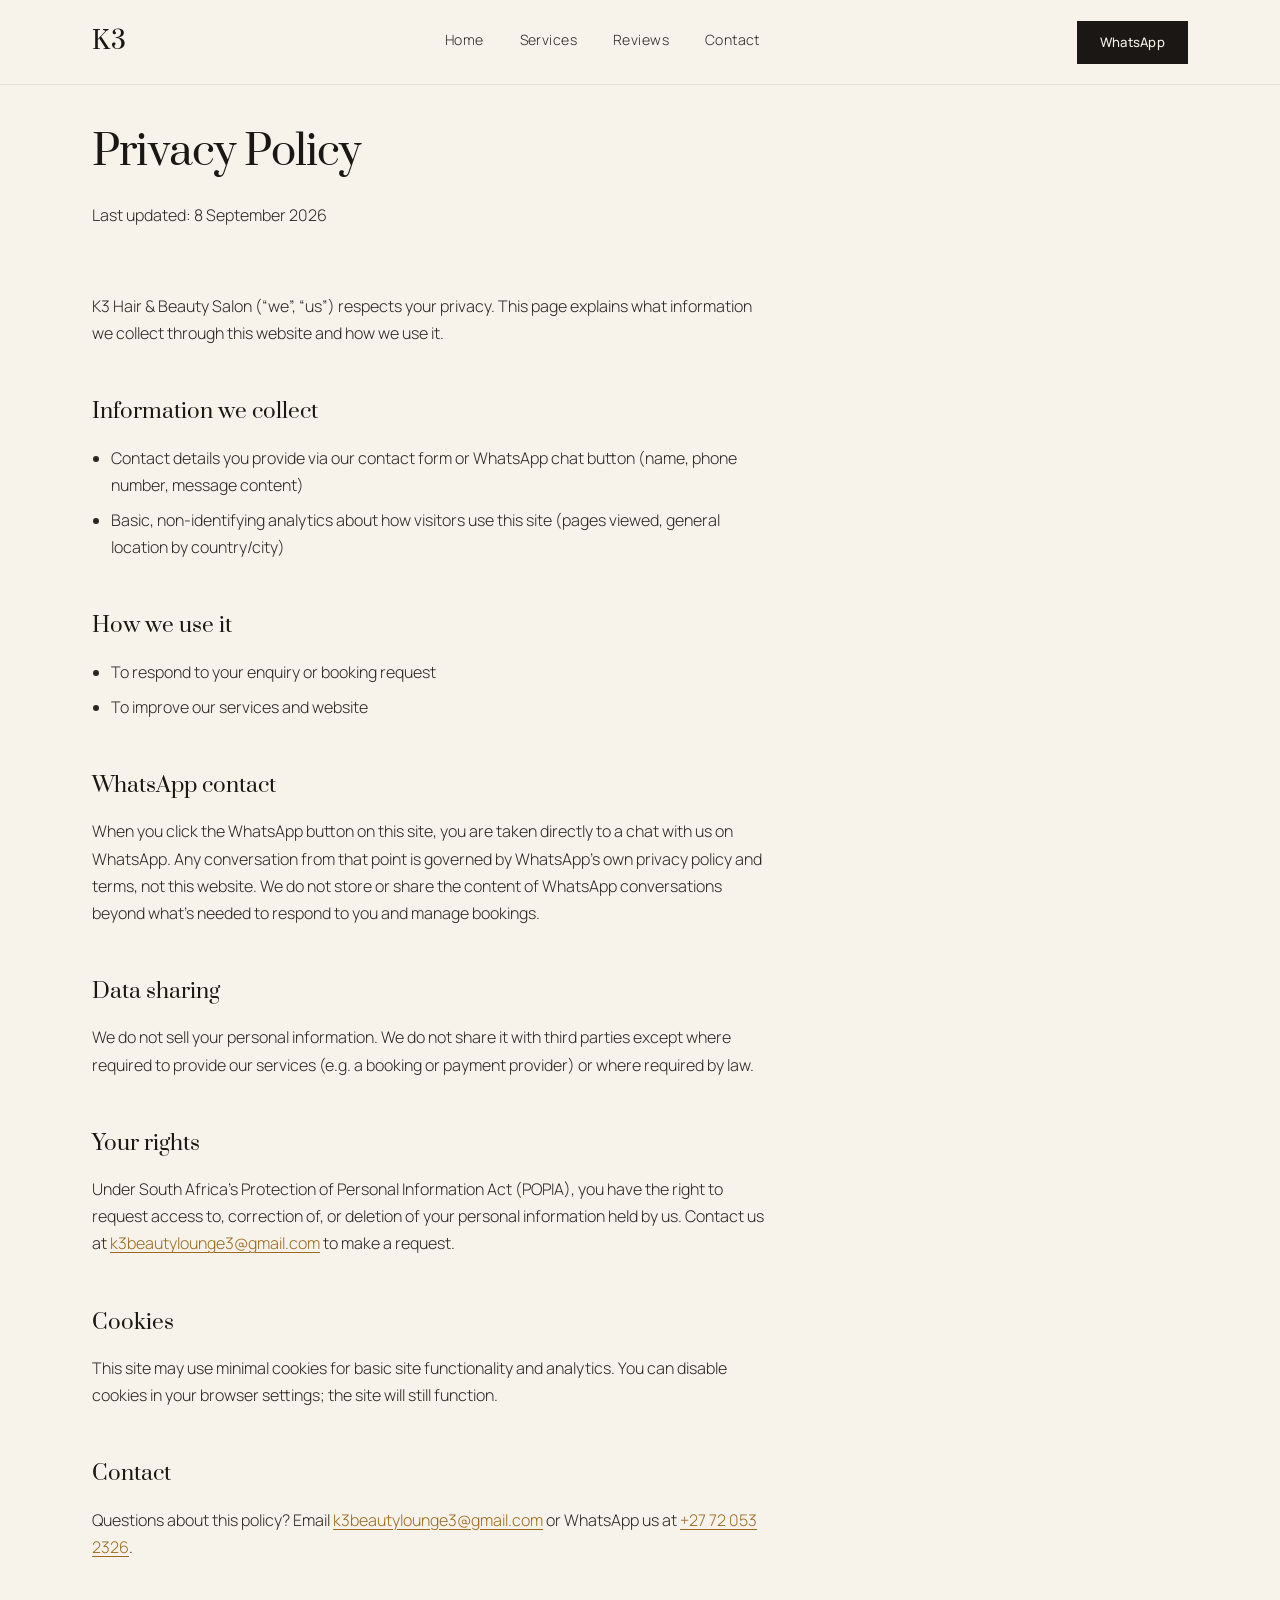
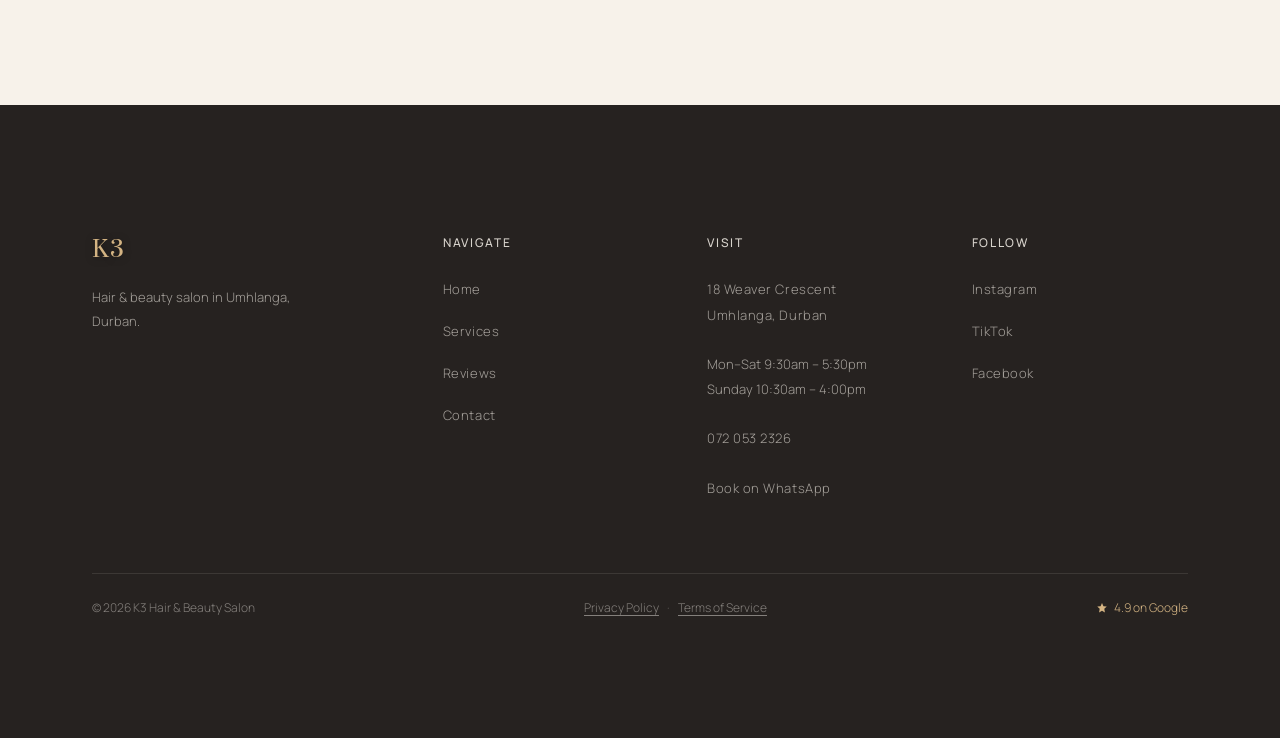
==== privacy-policy.html @ 7198effe "Initial commit Co-Authored-By: Claude Sonnet 5 <noreply@anthropic.com>" ====
<!DOCTYPE html>
<html lang="en">
<head>
<meta charset="UTF-8">
<meta name="viewport" content="width=device-width, initial-scale=1.0">
<title>Privacy Policy | K3 Hair &amp; Beauty Salon, Umhlanga</title>
<meta name="description" content="Privacy policy for K3 Hair &amp; Beauty Salon in Umhlanga, Durban &mdash; what information we collect and how we use it, including WhatsApp contact.">
<link rel="preconnect" href="https://fonts.googleapis.com">
<link rel="preconnect" href="https://fonts.gstatic.com" crossorigin>
<link href="https://fonts.googleapis.com/css2?family=Prata&family=Manrope:wght@300;400;500&display=swap" rel="stylesheet">
<link rel="stylesheet" href="style.css">
</head>
<body>

<header class="site-header is-scrolled" id="top">
  <div class="container header-inner">
    <a class="logo" href="index.html">K3</a>
    <nav class="nav" id="site-nav">
      <a href="index.html#hero">Home</a>
      <a href="services.html">Services</a>
      <a href="index.html#reviews">Reviews</a>
      <a href="index.html#contact">Contact</a>
    </nav>
    <div class="header-actions">
      <a class="btn btn-small js-whatsapp-gate" href="https://wa.me/27720532326?text=Hi%20K3%2C%20I%27d%20like%20to%20book%20an%20appointment." target="_blank" rel="noopener">WhatsApp</a>
      <button class="nav-toggle" id="nav-toggle" aria-expanded="false" aria-controls="site-nav" aria-label="Toggle navigation menu">
        <span></span><span></span><span></span>
      </button>
    </div>
  </div>
</header>

<main>

  <section class="section page-head">
    <div class="container">
      <h1 class="page-title reveal">Privacy Policy</h1>
      <p class="page-intro reveal">Last updated: 8 September 2026</p>
    </div>
  </section>

  <section class="section legal-section">
    <div class="container">
      <div class="legal-content reveal">

        <p>K3 Hair &amp; Beauty Salon (&ldquo;we&rdquo;, &ldquo;us&rdquo;) respects your privacy. This page explains what information we collect through this website and how we use it.</p>

        <h2>Information we collect</h2>
        <ul>
          <li>Contact details you provide via our contact form or WhatsApp chat button (name, phone number, message content)</li>
          <li>Basic, non-identifying analytics about how visitors use this site (pages viewed, general location by country/city)</li>
        </ul>

        <h2>How we use it</h2>
        <ul>
          <li>To respond to your enquiry or booking request</li>
          <li>To improve our services and website</li>
        </ul>

        <h2>WhatsApp contact</h2>
        <p>When you click the WhatsApp button on this site, you are taken directly to a chat with us on WhatsApp. Any conversation from that point is governed by WhatsApp's own privacy policy and terms, not this website. We do not store or share the content of WhatsApp conversations beyond what's needed to respond to you and manage bookings.</p>

        <h2>Data sharing</h2>
        <p>We do not sell your personal information. We do not share it with third parties except where required to provide our services (e.g. a booking or payment provider) or where required by law.</p>

        <h2>Your rights</h2>
        <p>Under South Africa's Protection of Personal Information Act (POPIA), you have the right to request access to, correction of, or deletion of your personal information held by us. Contact us at <a href="mailto:k3beautylounge3@gmail.com">k3beautylounge3@gmail.com</a> to make a request.</p>

        <h2>Cookies</h2>
        <p>This site may use minimal cookies for basic site functionality and analytics. You can disable cookies in your browser settings; the site will still function.</p>

        <h2>Contact</h2>
        <p>Questions about this policy? Email <a href="mailto:k3beautylounge3@gmail.com">k3beautylounge3@gmail.com</a> or WhatsApp us at <a class="js-whatsapp-gate" href="https://wa.me/27720532326?text=Hi%20K3%2C%20I%27d%20like%20to%20book%20an%20appointment." target="_blank" rel="noopener">+27 72 053 2326</a>.</p>

      </div>
    </div>
  </section>

</main>

<a class="mobile-cta js-whatsapp-gate" id="mobile-cta" href="https://wa.me/27720532326?text=Hi%20K3%2C%20I%27d%20like%20to%20book%20an%20appointment." target="_blank" rel="noopener" aria-label="Book on WhatsApp">
  <svg viewBox="0 0 24 24" width="20" height="20" aria-hidden="true"><path fill="currentColor" d="M17.5 14.4c-.3-.1-1.6-.8-1.9-.9-.3-.1-.4-.1-.6.1-.2.3-.7.9-.8 1-.1.2-.3.2-.5.1-1.4-.7-2.3-1.2-3.3-2.7-.2-.4.2-.4.6-1.2.1-.2 0-.4 0-.5-.1-.1-.6-1.4-.8-1.9-.2-.5-.4-.4-.6-.4h-.5c-.2 0-.5.1-.7.3-.2.3-1 1-1 2.3 0 1.4 1 2.7 1.1 2.9.1.2 2 3.1 4.9 4.3.7.3 1.2.5 1.6.6.7.2 1.3.2 1.8.1.5-.1 1.6-.7 1.9-1.3.2-.6.2-1.1.2-1.3-.1-.1-.3-.2-.5-.3z"/><path fill="currentColor" d="M12 2C6.5 2 2 6.5 2 12c0 1.9.5 3.6 1.4 5.1L2 22l5.1-1.3c1.4.8 3.1 1.3 4.9 1.3 5.5 0 10-4.5 10-10S17.5 2 12 2zm0 18.2c-1.6 0-3.2-.4-4.5-1.2l-.3-.2-3 .8.8-2.9-.2-.3C4 15 3.5 13.5 3.5 12c0-4.7 3.8-8.5 8.5-8.5s8.5 3.8 8.5 8.5-3.8 8.5-8.5 8.5z"/></svg>
  <span>Book on WhatsApp</span>
</a>

<!-- WHATSAPP GATE: offered when a generic WhatsApp button is pressed with an empty cart -->
<div id="whatsapp-gate-modal" class="modal whatsapp-gate" hidden>
  <div class="modal-backdrop" data-gate-close></div>
  <div class="modal-panel whatsapp-gate-panel" role="dialog" aria-modal="true" aria-labelledby="whatsapp-gate-title">
    <button type="button" class="modal-close" data-gate-close aria-label="Close">
      <svg viewBox="0 0 24 24" width="18" height="18" aria-hidden="true"><path fill="none" stroke="currentColor" stroke-width="2" stroke-linecap="round" d="M6 6l12 12M18 6L6 18"/></svg>
    </button>
    <h2 id="whatsapp-gate-title">Before you go</h2>
    <p class="whatsapp-gate-copy">Choosing your services first means we know exactly what you're booking and what it costs, or you're welcome to just message us directly.</p>
    <div class="whatsapp-gate-actions">
      <button type="button" class="btn btn-primary whatsapp-gate-choose" id="whatsapp-gate-choose">
        Choose services &amp; book
        <span class="whatsapp-gate-tag">Recommended</span>
      </button>
      <button type="button" class="whatsapp-gate-skip" id="whatsapp-gate-skip">Go straight to WhatsApp</button>
    </div>
  </div>
</div>

<footer class="site-footer">
  <div class="container footer-grid">

    <div class="footer-col footer-brand">
      <span class="logo">K3</span>
      <p>Hair &amp; beauty salon in Umhlanga, Durban.</p>
    </div>

    <div class="footer-col">
      <h3>Navigate</h3>
      <ul>
        <li><a href="index.html#hero">Home</a></li>
        <li><a href="services.html">Services</a></li>
        <li><a href="index.html#reviews">Reviews</a></li>
        <li><a href="index.html#contact">Contact</a></li>
      </ul>
    </div>

    <div class="footer-col">
      <h3>Visit</h3>
      <p><a href="https://www.google.com/maps/search/?api=1&query=18+Weaver+Crescent,+Umhlanga,+Durban" target="_blank" rel="noopener">18 Weaver Crescent<br>Umhlanga, Durban</a></p>
      <p>Mon&ndash;Sat 9:30am &ndash; 5:30pm<br>Sunday 10:30am &ndash; 4:00pm</p>
      <p><a href="tel:+27720532326">072 053 2326</a></p>
      <p><a class="js-whatsapp-gate" href="https://wa.me/27720532326?text=Hi%20K3%2C%20I%27d%20like%20to%20book%20an%20appointment." target="_blank" rel="noopener">Book on WhatsApp</a></p>
    </div>

    <div class="footer-col">
      <h3>Follow</h3>
      <ul>
        <li><a href="https://www.instagram.com/k3_hairandbeauty_salon/" target="_blank" rel="noopener">Instagram</a></li>
        <li><a href="https://www.tiktok.com/@k3_hairnbeauty_salon" target="_blank" rel="noopener">TikTok</a></li>
        <li><a href="https://www.facebook.com/p/K3-Hair-Beauty-Salon-61587516905986/" target="_blank" rel="noopener">Facebook</a></li>
      </ul>
    </div>

    <div class="footer-bottom">
      <p>&copy; <span id="year">2026</span> K3 Hair &amp; Beauty Salon</p>
      <p class="footer-legal">
        <a href="privacy-policy.html" aria-current="page">Privacy Policy</a><span class="divider" aria-hidden="true">&middot;</span><a href="terms.html">Terms of Service</a>
      </p>
      <p class="footer-rating">
        <svg viewBox="0 0 24 24" width="12" height="12" aria-hidden="true"><path fill="currentColor" d="M12 2l2.9 6.26L21.5 9l-4.9 4.36L17.8 21 12 17.27 6.2 21l1.2-7.64L2.5 9l6.6-.74L12 2z"/></svg>
        4.9 on Google
      </p>
    </div>

  </div>
</footer>

<script src="script.js"></script>
</body>
</html>
---- style.css ----
/* ==========================================================================
   K3 Hair & Beauty Salon — Stylesheet
   Design system: CLAUDE.md — sharp geometry, restrained editorial, one motion
   treatment, header transitions on scroll, single-quote testimonials.
   ========================================================================== */

:root {
  --cream: #f7f2ea;
  --cream-alt: #f0e9dd;
  --black: #1a1714;
  --black-soft: #262220;
  --gold: #b8935a;
  --gold-light: #d4b483;
  --gold-deep: #9c6a1f;
  --ink: #2b2622;
  --ink-muted: #6b6259;
  --border: rgba(26, 23, 20, 0.1);

  --font-serif: 'Prata', Georgia, 'Times New Roman', serif;
  --font-sans: 'Manrope', 'Helvetica Neue', Arial, sans-serif;

  --ease: cubic-bezier(0.16, 1, 0.3, 1);

  --max-width: 1160px;

  /* spacing scale */
  --sp-1: 8px;
  --sp-2: 16px;
  --sp-3: 24px;
  --sp-4: 32px;
  --sp-6: 48px;
  --sp-8: 64px;
  --sp-12: 96px;
  --sp-16: 128px;
  --sp-20: 160px;
}

* { box-sizing: border-box; }

html { scroll-behavior: smooth; }

body {
  margin: 0;
  background: var(--cream);
  color: var(--ink);
  font-family: var(--font-sans);
  font-weight: 300;
  font-size: 16px;
  line-height: 1.6;
  -webkit-font-smoothing: antialiased;
}

/* Scroll lock while the mobile menu is open. Position-fixed rather than plain
   overflow:hidden, which mobile Safari ignores; script.js stores the scroll
   offset in `top` and restores it on close. */
body.nav-open {
  position: fixed;
  left: 0;
  right: 0;
  width: 100%;
  overflow: hidden;
}

img { max-width: 100%; display: block; }

.container {
  max-width: var(--max-width);
  margin: 0 auto;
  padding: 0 32px;
}

h1, h2, h3 {
  font-family: var(--font-serif);
  font-weight: 400;
  color: var(--black);
  margin: 0;
}

a { color: inherit; text-decoration: none; }

:focus-visible {
  outline: 2px solid var(--gold-deep);
  outline-offset: 3px;
}

.section-title {
  font-size: clamp(1.9rem, 3.5vw, 2.6rem);
  font-weight: 400;
  line-height: 1.25;
  letter-spacing: -0.02em;
  margin-bottom: 48px;
}

.section-title.center { text-align: center; }

/* ---------- Buttons ---------- */

.btn {
  display: inline-flex;
  align-items: center;
  gap: 10px;
  padding: 16px 32px;
  border-radius: 0;
  font-family: var(--font-sans);
  font-size: 0.95rem;
  letter-spacing: 0.02em;
  font-weight: 500;
  cursor: pointer;
  transition: background-color 0.2s ease, color 0.2s ease, border-color 0.2s ease, transform 0.2s ease;
}

.btn-primary {
  background: var(--black);
  color: var(--cream);
  border: 1px solid var(--black);
}

.btn-primary:hover,
.btn-primary:focus-visible {
  background: var(--cream);
  color: var(--black);
  transform: translateY(-2px);
}

.btn-small {
  padding: 10px 22px;
  font-size: 0.82rem;
  background: var(--black);
  color: var(--cream);
  border: 1px solid var(--black);
}

.btn-small:hover,
.btn-small:focus-visible {
  background: var(--cream);
  color: var(--black);
  transform: translateY(-2px);
}

@media (prefers-reduced-motion: reduce) {
  .btn { transition: background-color 0.2s ease, color 0.2s ease, border-color 0.2s ease; }
  .btn:hover, .btn:focus-visible { transform: none; }
}

/* ---------- Header ---------- */

.site-header {
  position: fixed;
  top: 0;
  left: 0;
  right: 0;
  z-index: 100;
  border-bottom: 1px solid transparent;
  transition: border-color 0.35s ease;
}

/* The blur lives on a pseudo-element, NOT on .site-header itself. A
   backdrop-filter makes an element the containing block for its
   position: fixed descendants — with it on the header, the mobile nav overlay
   collapsed to the header's own 64px box the moment the header went
   translucent, i.e. everywhere except the very top of the page. */
.site-header::before {
  content: '';
  position: absolute;
  inset: 0;
  z-index: -1;
  background-color: transparent;
  transition: background-color 0.35s ease, backdrop-filter 0.35s ease;
}

.site-header.is-scrolled::before {
  background-color: rgba(247, 242, 234, 0.8);
  -webkit-backdrop-filter: blur(12px);
  backdrop-filter: blur(12px);
}

.site-header.is-scrolled {
  border-bottom-color: rgba(26, 23, 20, 0.08);
}

@supports not ((backdrop-filter: blur(1px)) or (-webkit-backdrop-filter: blur(1px))) {
  .site-header.is-scrolled::before { background-color: rgba(247, 242, 234, 0.94); }
}

.header-inner {
  display: grid;
  grid-template-columns: auto 1fr auto;
  align-items: center;
  gap: 24px;
  height: 84px;
}

.logo {
  font-family: var(--font-serif);
  font-size: 1.5rem;
  font-weight: 400;
  letter-spacing: 0.06em;
  color: var(--cream);
  text-shadow: 0 1px 8px rgba(0, 0, 0, 0.35);
  transition: color 0.35s ease, text-shadow 0.35s ease;
}

.site-header.is-scrolled .logo { color: var(--black); text-shadow: none; }

/* the mark is a link back to the home page on both pages */
a.logo:hover,
a.logo:focus-visible { color: var(--gold-light); }

.site-header.is-scrolled a.logo:hover,
.site-header.is-scrolled a.logo:focus-visible { color: var(--gold-deep); }

.nav {
  display: flex;
  justify-content: center;
  gap: clamp(16px, 3vw, 36px);
}

.nav a {
  font-size: 0.88rem;
  letter-spacing: 0.03em;
  color: var(--cream);
  text-shadow: 0 1px 8px rgba(0, 0, 0, 0.35);
  position: relative;
  padding-bottom: 4px;
  transition: color 0.35s ease, text-shadow 0.35s ease;
}

.site-header.is-scrolled .nav a { color: var(--ink); text-shadow: none; }
body.nav-open .nav a { text-shadow: none; }

.nav a::after {
  content: '';
  position: absolute;
  left: 0; right: 0; bottom: 0;
  height: 1px;
  background: var(--ink);
  transform: scaleX(0);
  transform-origin: left;
  transition: transform 0.2s ease;
}

.nav a:hover::after,
.nav a:focus-visible::after { transform: scaleX(1); }

/* current page: standing underline and accent colour, on both the inline nav
   and the mobile overlay */
.site-header .nav a[aria-current="page"] { color: var(--gold-deep); }

.site-header .nav a[aria-current="page"]::after {
  background: var(--gold-deep);
  transform: scaleX(1);
}

.header-actions {
  display: flex;
  align-items: center;
  gap: 16px;
  justify-self: end;
}

/* Hidden over the hero (nothing to compete with the hero's own WhatsApp CTA)
   and revealed once the visitor has scrolled past it — driven by the same
   body.is-past-hero flag as the mobile floating button, set in script.js.
   Opacity/pointer-events only, so the hamburger button never shifts. */
.header-actions .btn-small {
  opacity: 0;
  pointer-events: none;
  transition: opacity 0.3s ease, background-color 0.2s ease, color 0.2s ease, border-color 0.2s ease, transform 0.2s ease;
}

body.is-past-hero .header-actions .btn-small {
  opacity: 1;
  pointer-events: auto;
}

@media (prefers-reduced-motion: reduce) {
  .header-actions .btn-small { transition: opacity 0.2s ease, background-color 0.2s ease, color 0.2s ease; }
}

.nav-toggle {
  display: none;
  flex-direction: column;
  justify-content: center;
  gap: 5px;
  width: 32px;
  height: 32px;
  padding: 0;
  border: 0;
  background: none;
  cursor: pointer;
  z-index: 110;
  position: relative;
}

.nav-toggle span {
  display: block;
  width: 100%;
  height: 1.5px;
  background: var(--cream);
  transition: background-color 0.35s ease, transform 0.25s ease, opacity 0.25s ease;
}

.site-header.is-scrolled .nav-toggle span { background: var(--black); }
body.nav-open .nav-toggle span { background: var(--black); }

.nav-toggle[aria-expanded="true"] span:nth-child(1) { transform: translateY(6.5px) rotate(45deg); }
.nav-toggle[aria-expanded="true"] span:nth-child(2) { opacity: 0; }
.nav-toggle[aria-expanded="true"] span:nth-child(3) { transform: translateY(-6.5px) rotate(-45deg); }

@media (max-width: 900px) {
  .nav a { font-size: 0.82rem; }
}

/* Mobile header: matches the site's main 780px mobile breakpoint, so there is
   no band where the inline desktop links crowd the WhatsApp button. */
@media (max-width: 780px) {
  .header-inner { height: 64px; gap: 12px; }

  .nav-toggle { display: flex; }

  /* Inline links never render at mobile — the nav becomes a full-screen
     overlay, parked off-screen until opened. */
  .nav {
    position: fixed;
    inset: 0;
    width: 100%;
    height: 100%;
    z-index: 105;
    flex-direction: column;
    align-items: center;
    justify-content: center;
    gap: var(--sp-4);
    /* fully opaque — page content must never show through */
    background-color: var(--cream);
    transform: translateY(-100%);
    transition: transform 0.4s cubic-bezier(0.16, 1, 0.3, 1);
    overscroll-behavior: contain;
  }

  .nav.is-open { transform: translateY(0); }

  .nav a {
    color: var(--ink);
    font-size: 1.1rem;
    padding: 8px 0;
  }

  .nav a::after { display: none; }

  /* smaller WhatsApp pill so mark + button + hamburger all breathe */
  .header-actions { gap: 12px; }

  .header-actions .btn-small {
    padding: 8px 14px;
    font-size: 0.72rem;
    letter-spacing: 0.01em;
  }
}

@media (prefers-reduced-motion: reduce) {
  .nav { transition: none; }
}

/* ---------- Hero ---------- */

.hero {
  position: relative;
  isolation: isolate;
  height: 100vh;
  height: 100dvh;
  min-height: 100vh;
  min-height: 100dvh;
  display: flex;
  align-items: center;
  padding: 0;
  text-align: left;
  overflow: hidden;
  color: var(--ink);
}

.hero .container {
  width: 100%;
  max-width: none;
  margin: 0;
  padding: 0;
}

.hero-media {
  position: absolute;
  inset: 0;
  z-index: -1;
}

.hero-media img {
  width: 100%;
  height: 100%;
  object-fit: cover;
  object-position: 58% 40%;
  animation: heroScaleIn 6s cubic-bezier(0.16, 1, 0.3, 1) forwards;
}

@keyframes heroScaleIn {
  from { transform: scale(1.08); }
  to { transform: scale(1); }
}

.hero-scrim {
  position: absolute;
  inset: 0;
  /* subtle top scrim only, for header legibility over the image */
  background: linear-gradient(180deg, rgba(15, 13, 11, 0.32) 0%, transparent 160px);
}

.hero-inner {
  max-width: 420px;
  margin: 0;
  padding-left: 7vw;
}

.hero-mark {
  margin: 0 0 18px;
  color: var(--black);
}

.hero-mark-k3 {
  display: block;
  font-family: var(--font-serif);
  font-weight: 400;
  font-size: clamp(3.2rem, 6.2vw, 4.4rem);
  line-height: 1;
  letter-spacing: -0.02em;
  color: var(--black);
}

.hero-mark-name {
  display: block;
  font-family: var(--font-sans);
  font-weight: 500;
  font-size: clamp(0.85rem, 1.3vw, 1rem);
  letter-spacing: 0.18em;
  text-transform: uppercase;
  color: var(--ink);
  margin-top: 8px;
}

.tagline {
  font-family: var(--font-serif);
  font-style: italic;
  font-size: clamp(1.1rem, 1.6vw, 1.3rem);
  color: var(--gold-deep);
  margin: 0 0 32px;
}

.btn-hero {
  display: inline-flex;
  align-items: center;
  gap: 10px;
  padding: 13px 26px;
  border: 1.5px solid var(--black);
  border-radius: 0;
  color: var(--black);
  background: transparent;
  font-family: var(--font-sans);
  font-size: 0.76rem;
  font-weight: 500;
  letter-spacing: 0.14em;
  text-transform: uppercase;
}

a.btn-hero {
  transition: background-color 0.2s ease, color 0.2s ease, transform 0.2s ease;
}

.btn-hero:hover,
.btn-hero:focus-visible {
  background: var(--black);
  color: var(--cream);
  transform: translateY(-2px);
}

@media (prefers-reduced-motion: reduce) {
  .hero-media img { animation: none; }
  .btn-hero { transition: background-color 0.2s ease, color 0.2s ease; }
  .btn-hero:hover, .btn-hero:focus-visible { transform: none; }
}

@media (max-width: 780px) {
  .hero-inner { max-width: 100%; padding-left: 28px; padding-right: 28px; }
  .hero-media img { object-position: 80% 38%; }
  .hero-mark, .hero-mark-k3, .hero-mark-name { color: var(--cream); }
  .hero-mark-k3 { text-shadow: 0 4px 30px rgba(0, 0, 0, 0.4); }
  .hero-mark-name { color: rgba(247, 242, 234, 0.8); }
  .tagline { color: var(--gold-light); }
  .btn-hero { border-color: var(--cream); color: var(--cream); }
  .btn-hero:hover, .btn-hero:focus-visible { background: var(--cream); color: var(--black); }
  .hero-scrim {
    background: linear-gradient(90deg, rgba(15, 13, 11, 0.62) 0%, rgba(15, 13, 11, 0.4) 45%, rgba(15, 13, 11, 0.15) 75%);
  }
}

/* ---------- Sections ---------- */

.section { padding: 128px 0; }
.section-alt { background: var(--cream-alt); }

/* Anchor targets: offset by the fixed header's height plus a small buffer,
   so a jump-to never leaves the section heading hidden underneath it */
#the-space, #services, #reviews, #testimonials, #contact { scroll-margin-top: 112px; }

/* mobile header is 64px — clear it plus a comfortable buffer so a heading is
   never sliced by the bar it lands under */
@media (max-width: 780px) {
  #the-space, #services, #reviews, #testimonials, #contact { scroll-margin-top: 96px; }
}

/* Sections that follow a full-bleed image/video: sit flush, no dead cream band */
#testimonials { padding-top: var(--sp-4); }

/* Testimonials are a tight, single block — no oversized default section padding.
   Kept deliberately tighter than most sections so the video + full testimonial
   block (heading, quote, attribution, indicators) fit one viewport together. */
#testimonials { padding-bottom: var(--sp-6); }

.section-dark {
  background: var(--black);
  color: var(--cream);
  padding-bottom: 80px;
}

.section-dark .section-title,
.section-dark h2 { color: var(--cream); }

@media (max-width: 780px) {
  .section { padding: 72px 0; }
  #testimonials { padding-top: var(--sp-4); }
  #testimonials { padding-bottom: var(--sp-6); }
}

/* ---------- Services index (home) ---------- */

/* The eight category names as a plain typographic list. Prices live on
   services.html, so the home page names the categories and nothing else. */
.service-index {
  list-style: none;
  margin: 0 auto;
  padding: 0;
  max-width: 760px;
  display: grid;
  grid-auto-flow: column;
  grid-template-rows: repeat(4, auto);
  gap: 0 var(--sp-12);
}

.service-index li {
  border-bottom: 1px solid var(--border);
}

.service-index li a {
  display: block;
  font-family: var(--font-serif);
  font-weight: 400;
  font-size: 1.15rem;
  color: var(--black);
  text-decoration: none;
  padding: 20px 2px;
  transition: color 200ms ease, opacity 200ms ease;
}

.service-index li a:hover,
.service-index li a:focus-visible {
  color: var(--gold);
  opacity: 0.85;
}

.service-index li a:focus-visible {
  outline: 2px solid var(--gold);
  outline-offset: 2px;
}

.service-index-cta {
  margin-top: var(--sp-8);
  text-align: center;
}

/* Text link for light backgrounds. Uses ink rather than the gold accent, which
   only carries enough contrast against the dark sections. */
.text-link {
  display: inline-flex;
  align-items: center;
  gap: 8px;
  font-family: var(--font-sans);
  font-size: 0.85rem;
  font-weight: 500;
  letter-spacing: 0.02em;
  color: var(--ink);
  padding-bottom: 4px;
  border-bottom: 1px solid var(--border);
  transition: gap 0.2s ease, color 0.2s ease, border-color 0.2s ease;
}

.text-link:hover,
.text-link:focus-visible {
  gap: 12px;
  color: var(--gold-deep);
  border-color: var(--gold-deep);
}

@media (max-width: 700px) {
  .service-index { grid-auto-flow: row; grid-template-rows: none; }
}

/* ---------- Price list page ---------- */

.page-head { padding-bottom: var(--sp-8); }

.page-head-grid {
  display: grid;
  grid-template-columns: 1.4fr 1fr;
  align-items: stretch;
  gap: var(--sp-12);
}

@media (max-width: 900px) {
  .page-head-grid { grid-template-columns: 1fr; gap: var(--sp-6); }
}

.page-title {
  font-family: var(--font-serif);
  font-weight: 400;
  font-size: clamp(2rem, 3.5vw, 2.6rem);
  line-height: 1.2;
  letter-spacing: -0.02em;
  color: var(--black);
  margin: 0 0 var(--sp-3);
}

.page-intro {
  max-width: 62ch;
  margin: 0 0 var(--sp-2);
  font-size: 1rem;
  line-height: 1.7;
  color: var(--ink);
}

.page-intro:last-of-type { margin-bottom: 0; }

.page-terms {
  max-width: 62ch;
  margin: var(--sp-2) 0 0;
  font-size: 0.82rem;
  line-height: 1.6;
  color: var(--ink-muted);
}

.price-section { padding-top: 0; }

/* ---------- Legal pages (Privacy Policy, Terms of Service) ---------- */

.legal-section { padding-top: 0; padding-bottom: var(--sp-16); }

.legal-content { max-width: 68ch; }

.legal-content p {
  margin: 0 0 var(--sp-2);
  font-size: 1rem;
  line-height: 1.7;
  color: var(--ink);
}

.legal-content h2 {
  font-size: 1.3rem;
  font-weight: 400;
  margin: var(--sp-6) 0 var(--sp-2);
}

.legal-content h2:first-child { margin-top: 0; }

.legal-content ul {
  margin: 0 0 var(--sp-2);
  padding-left: 1.2em;
}

.legal-content li {
  margin-bottom: 8px;
  font-size: 1rem;
  line-height: 1.7;
  color: var(--ink);
}

.legal-content a {
  color: var(--gold-deep);
  text-decoration: underline;
  text-underline-offset: 3px;
  transition: color 0.2s ease;
}

.legal-content a:hover,
.legal-content a:focus-visible { color: var(--black); }

@media (max-width: 600px) {
  .legal-section { padding-bottom: var(--sp-8); }
}

.price-layout {
  display: grid;
  grid-template-columns: 190px 1fr;
  gap: var(--sp-12);
  align-items: start;
}

/* sticky on desktop, offset below the fixed header */
.cat-index { position: sticky; top: 116px; }

.cat-index ul { list-style: none; margin: 0; padding: 0; }

.cat-index li { margin-bottom: 12px; }

.cat-index a {
  display: inline-block;
  font-size: 0.78rem;
  letter-spacing: 0.1em;
  text-transform: uppercase;
  font-weight: 500;
  color: var(--ink);
  padding-bottom: 2px;
  border-bottom: 1px solid transparent;
  transition: color 0.2s ease, border-color 0.2s ease;
}

.cat-index a:hover,
.cat-index a:focus-visible { color: var(--black); border-bottom-color: var(--gold); }

.price-group {
  scroll-margin-top: 112px;
  margin-bottom: var(--sp-12);
}

.price-group h2 {
  position: relative;
  font-size: 1.55rem;
  margin-bottom: 26px;
  padding-bottom: 18px;
  border-bottom: 1px solid var(--border);
}

.price-group h2::after {
  content: '';
  position: absolute;
  left: 0; bottom: -1px;
  width: 42px;
  height: 2px;
  background: var(--gold);
}

.price-list-full { list-style: none; margin: 0; padding: 0; }

/* long categories run two columns on desktop */
.price-list-full.is-two-col {
  columns: 2;
  column-gap: var(--sp-12);
}

.price-row {
  display: flex;
  align-items: baseline;
  gap: 10px;
  padding: 14px 0;
  font-size: 0.94rem;
  line-height: 1.3;
  color: var(--ink);
  break-inside: avoid;
}

.price-name { flex: 1 1 auto; line-height: 1.3; }

.price-dur {
  flex: 0 0 auto;
  font-size: 0.68rem;
  line-height: 1.3;
  letter-spacing: 0.1em;
  text-transform: uppercase;
  color: var(--ink-muted);
}

/* Massage is the one category with a duration column. Without a fixed name
   width, the duration's start position drifts with each row's name length
   ("Extra" vs "Back, Head, Neck & Shoulder"), so nothing lines up. A fixed
   column (sized to the longest name, "Back, Head, Neck & Shoulder") pins the
   duration — and everything after it — to one shared edge on every row. */
#massage .price-name { flex: 0 0 210px; }

@media (max-width: 600px) {
  #massage .price-name { flex: 0 0 140px; }
}

.price-leader {
  flex: 1 1 auto;
  min-width: 16px;
  align-self: flex-end;
  margin-bottom: 0.42em;
  border-bottom: 1px dotted var(--border);
}

.price-amt {
  flex: 0 0 auto;
  font-family: var(--font-serif);
  font-weight: 500;
  font-size: 1.05rem;
  line-height: 1.3;
  color: var(--black);
  text-align: right;
}

/* Only the "from" qualifier is muted — the number itself stays styled
   exactly like a fixed price, so R150 reads the same whether or not it's
   a starting price. Font-family/size match the fixed-price amount so
   every row's baseline lands in the same place regardless of price type. */
.price-amt-from {
  font-family: var(--font-sans);
  font-weight: 400;
  color: var(--ink-muted);
}

.combo-note {
  padding-left: var(--sp-6);
  border-left: 1px solid var(--border);
}

.combo-note h2 { font-size: 1.35rem; margin-bottom: 12px; }

.combo-note p {
  max-width: 42ch;
  margin: 0;
  font-size: 0.95rem;
  line-height: 1.7;
  color: var(--ink);
}

@media (max-width: 900px) {
  .combo-note {
    padding-left: 0;
    border-left: none;
    padding-top: var(--sp-6);
    border-top: 1px solid var(--border);
  }
}

@media (max-width: 900px) {
  .price-layout { grid-template-columns: 1fr; gap: var(--sp-6); }
  /* index becomes a simple row at the top */
  .cat-index { position: static; }
  .cat-index ul { display: flex; flex-wrap: wrap; gap: 10px 18px; }
  .cat-index li { margin-bottom: 0; }
  .price-list-full.is-two-col { columns: 1; }
}

@media (max-width: 780px) {
  .price-group { scroll-margin-top: 96px; margin-bottom: var(--sp-8); }
}

/* ---------- Experience band ---------- */

.experience-band {
  position: relative;
  isolation: isolate;
  height: 45vh;
  min-height: 320px;
  display: flex;
  align-items: center;
  justify-content: center;
  overflow: hidden;
  color: var(--cream);
}

.experience-band video {
  position: absolute;
  inset: 0;
  width: 100%;
  height: 100%;
  object-fit: cover;
  object-position: center 30%;
  z-index: -2;
}

.experience-scrim {
  position: absolute;
  inset: 0;
  z-index: -1;
  background: linear-gradient(180deg, rgba(15, 13, 11, 0.5) 0%, rgba(15, 13, 11, 0.35) 50%, rgba(15, 13, 11, 0.6) 100%);
}

.experience-inner { text-align: center; }

.experience-eyebrow {
  font-family: var(--font-sans);
  font-size: 0.72rem;
  font-weight: 500;
  letter-spacing: 0.18em;
  text-transform: uppercase;
  color: var(--gold-light);
  margin: 0 0 14px;
}

.experience-inner .section-title {
  color: var(--cream);
  margin-bottom: 0;
  max-width: 640px;
  margin-left: auto;
  margin-right: auto;
}

@media (max-width: 600px) {
  .experience-band { height: 45vh; min-height: 320px; }
}

/* ---------- Gallery: alternating editorial rows ---------- */

.editorial-rows { margin-top: 0; }

.editorial-row {
  display: grid;
  grid-template-columns: 1fr 1fr;
  /* each row gets its own near-full viewport: you scroll, you get one image and
     one write-up, you scroll again, you get the next. Shared across both rows,
     so every image renders at the same proportions. */
  min-height: 90vh;
}

/* Row 1 is text-left / image-right; row 2 reverses. Still alternating — just
   starting on the opposite side, so the first write-up leads on the left. */
.editorial-row:nth-child(odd) .editorial-media { order: 2; }
.editorial-row:nth-child(odd) .editorial-copy { order: 1; }

.editorial-media {
  position: relative;
  overflow: hidden;
  min-width: 0;
}

/* absolutely positioned so the image fills the row's full height edge to edge
   regardless of how the row resolves its own height */
.editorial-media img {
  position: absolute;
  inset: 0;
  width: 100%;
  height: 100%;
  object-fit: cover;
  display: block;
  transition: transform 0.6s ease;
}

.editorial-media:hover img { transform: scale(1.04); }

.editorial-copy {
  display: flex;
  flex-direction: column;
  /* the text block sits dead-centre in its half, horizontally and vertically */
  align-items: center;
  justify-content: center;
  text-align: left;
  min-width: 0;
  padding: 96px 7%;
}

/* Every element in the block takes the same width, so centring them keeps the
   heading, body and descriptor sharing one left edge rather than each being
   centred independently. */
.editorial-copy > * {
  width: min(380px, 100%);
}

.editorial-copy h3 {
  /* modest — the hierarchy comes from the change of typeface, not from scale */
  font-size: clamp(1.5rem, 0.6vw + 1.25rem, 1.9rem);
  line-height: 1.2;
  margin-bottom: 22px;
}

.editorial-copy p {
  font-size: 0.85rem;
  font-weight: 300;
  line-height: 1.65;
  /* narrow measure — never the full half-width (width set above) */
  color: var(--ink);
  margin: 0;
}

.editorial-copy .editorial-descriptor {
  margin-top: 18px;
  font-size: 0.72rem;
  font-weight: 500;
  letter-spacing: 0.1em;
  text-transform: uppercase;
  color: var(--ink-muted);
}

@media (max-width: 780px) {
  .editorial-rows { margin-top: 0; }
  .editorial-row {
    grid-template-columns: 1fr;
    /* single column, image above text — height follows content, not the viewport */
    min-height: 0;
  }
  .editorial-row:nth-child(odd) .editorial-media { order: 1; }
  .editorial-row:nth-child(odd) .editorial-copy { order: 2; }
  /* fixed aspect ratio rather than a slice of the viewport */
  .editorial-media { aspect-ratio: 4 / 5; }
  .editorial-copy { padding: 48px 28px; }
  .editorial-copy p { font-size: 0.875rem; }
  /* sized to sit on one line at 375px, so the sign-off never orphans a word */
  .editorial-copy .editorial-descriptor {
    font-size: 0.625rem;
    letter-spacing: 0.08em;
  }
}

@media (prefers-reduced-motion: reduce) {
  .editorial-media img { transition: none; }
}

/* ---------- Testimonial (left-aligned editorial pull quote) ---------- */

.testimonial-heading {
  font-family: var(--font-serif);
  font-weight: 400;
  font-size: clamp(1.4rem, 1.6vw + 1rem, 1.75rem);
  letter-spacing: -0.01em;
  color: var(--black);
  margin: 0 0 var(--sp-3);
  max-width: 620px;
}

.testimonial {
  max-width: 620px;
  margin: 0;
  text-align: left;
}

.testimonial:focus-visible { outline-offset: 8px; }

.testimonial-track {
  /* All four quotes are stacked in a single grid cell, so the track's height is
     the height of the LONGEST quote at any given width — computed by the browser
     rather than hardcoded, and identical whichever quote is currently active.
     Rotating quotes therefore cannot reflow anything below the carousel (this
     was a cumulative-layout-shift bug: the page jumped every 4 seconds).
     Height must never be driven by the active slide, from CSS or from JS. */
  display: grid;
  overflow: hidden;
}

.testimonial-slide {
  grid-area: 1 / 1;
  margin: 0;
  display: flex;
  flex-direction: column;
  align-items: flex-start;
  justify-content: flex-start;
  transform: translateX(100%);
  pointer-events: none;
  transition: transform 0.6s var(--ease);
}

.testimonial-slide.is-active {
  transform: translateX(0);
  pointer-events: auto;
}

.testimonial-slide p {
  font-family: var(--font-sans);
  font-weight: 300;
  font-style: normal;
  font-size: clamp(1.0625rem, 0.3vw + 1rem, 1.1875rem);
  line-height: 1.8;
  color: var(--ink);
  margin: 0 0 20px;
}

.testimonial-slide cite {
  display: block;
  font-style: normal;
  font-family: var(--font-sans);
  font-size: 0.72rem;
  font-weight: 500;
  letter-spacing: 0.1em;
  text-transform: uppercase;
  color: var(--ink-muted);
}

.testimonial-nums {
  display: flex;
  align-items: center;
  justify-content: flex-start;
  gap: 20px;
  margin-top: var(--sp-3);
}

.testimonial-num {
  display: inline-flex;
  align-items: center;
  gap: 6px;
  padding: 4px 0;
  border: 0;
  background: transparent;
  font-family: var(--font-sans);
  font-variant-numeric: tabular-nums;
  font-size: 0.78rem;
  letter-spacing: 0.06em;
  color: var(--ink-muted);
  opacity: 0.45;
  cursor: pointer;
  transition: opacity 0.2s ease, color 0.2s ease;
}

.testimonial-num::before {
  content: '';
  width: 4px;
  height: 4px;
  border-radius: 50%;
  background: currentColor;
  opacity: 0;
  transition: opacity 0.2s ease;
}

.testimonial-num:hover,
.testimonial-num:focus-visible {
  opacity: 0.75;
}

.testimonial-num.is-active {
  color: var(--ink);
  opacity: 1;
}

.testimonial-num.is-active::before { opacity: 1; }

@media (prefers-reduced-motion: reduce) {
  /* instant change: no slide, just show/hide — !important beats the inline
     transform the carousel JS sets during navigation. The slides stay in the
     shared grid cell, so the track keeps its longest-quote height here too. */
  .testimonial-slide {
    transition: none !important;
    transform: none !important;
    opacity: 0;
    pointer-events: none;
  }
  .testimonial-slide.is-active {
    opacity: 1;
    pointer-events: auto;
  }
}

/* ---------- Contact ---------- */

.section-dark { position: relative; overflow: hidden; }

.contact-texture {
  position: absolute;
  inset: 0;
  background:
    radial-gradient(circle at 12% 15%, rgba(184, 147, 90, 0.16), transparent 45%),
    radial-gradient(circle at 90% 85%, rgba(184, 147, 90, 0.14), transparent 50%),
    repeating-linear-gradient(135deg, rgba(247, 242, 234, 0.025) 0px, rgba(247, 242, 234, 0.025) 1px, transparent 1px, transparent 26px);
  pointer-events: none;
}

.contact-grid {
  position: relative;
  display: grid;
  grid-template-columns: minmax(0, 0.85fr) minmax(0, 1.15fr);
  align-items: center;
  gap: 56px;
}

.contact-copy { text-align: left; }

.contact-address {
  display: flex;
  align-items: center;
  gap: 10px;
  font-size: 1.1rem;
  color: rgba(247, 242, 234, 0.75);
  margin: 20px 0 20px;
}

.contact-address svg { color: var(--gold-light); flex-shrink: 0; }

.contact-hours {
  display: flex;
  align-items: flex-start;
  gap: 10px;
  margin: 0 0 36px;
}

.contact-hours svg { color: var(--gold-light); flex-shrink: 0; margin-top: 3px; }
.contact-hours dl { margin: 0; }

.contact-hours dl > div {
  display: flex;
  gap: 10px;
  font-size: 0.95rem;
  color: rgba(247, 242, 234, 0.75);
  padding: 3px 0;
}

.contact-hours dt { font-weight: 500; color: rgba(247, 242, 234, 0.95); min-width: 70px; }
.contact-hours dd { margin: 0; }

.section-dark .btn-primary { background: var(--gold-light); color: var(--black); border-color: var(--gold-light); }
.section-dark .btn-primary:hover,
.section-dark .btn-primary:focus-visible {
  background: var(--black);
  color: var(--gold-light);
  border-color: var(--gold-light);
  transform: translateY(-2px);
}

@media (prefers-reduced-motion: reduce) {
  .section-dark .btn-primary:hover, .section-dark .btn-primary:focus-visible { transform: none; }
}

.contact-cta {
  display: inline-flex;
  flex-direction: column;
  align-items: center;
}

.follow-us {
  display: flex;
  flex-direction: column;
  align-items: center;
  gap: 8px;
  margin-top: 18px;
}

.follow-us-label {
  font-family: var(--font-sans);
  font-size: 0.72rem;
  font-weight: 600;
  letter-spacing: 0.18em;
  text-transform: uppercase;
  color: var(--gold-light);
}

.social-links {
  display: flex;
  align-items: center;
  justify-content: center;
  gap: 12px;
}

.social-icon {
  display: inline-flex;
  align-items: center;
  justify-content: center;
  width: 42px;
  height: 42px;
  border-radius: 50%;
  background: rgba(247, 242, 234, 0.06);
  border: 1px solid rgba(212, 180, 131, 0.3);
  color: var(--gold-light);
  transition: background-color 0.2s ease, border-color 0.2s ease, color 0.2s ease;
}

.social-icon:hover,
.social-icon:focus-visible {
  background: var(--gold-light);
  border-color: var(--gold-light);
  color: var(--black);
}

.map-wrap { border-radius: 0; overflow: hidden; border: 1px solid rgba(247, 242, 234, 0.15); }

.map-wrap iframe {
  width: 100%;
  height: 380px;
  border: 0;
  display: block;
  filter: grayscale(0.3) contrast(1.05);
}

@media (max-width: 860px) {
  .contact-grid { grid-template-columns: 1fr; text-align: center; }
  .contact-copy { text-align: center; }
  .contact-address { justify-content: center; }
  .contact-hours { justify-content: center; }
  .contact-hours dl > div { justify-content: center; }
  .follow-us { align-items: center; }
  .social-links { justify-content: center; }
}

/* ---------- Mobile persistent CTA ---------- */

.mobile-cta {
  display: none;
  position: fixed;
  left: 50%;
  bottom: 18px;
  transform: translateX(-50%);
  /* above page content, below the header (100) so the nav overlay covers it */
  z-index: 90;
  align-items: center;
  gap: 8px;
  padding: 14px 22px;
  border-radius: 0;
  background: var(--black);
  color: var(--cream);
  font-family: var(--font-sans);
  font-size: 0.88rem;
  font-weight: 500;
  white-space: nowrap;
  border: 1px solid rgba(212, 180, 131, 0.4);
  /* hidden over the hero, revealed via body.is-past-hero (set in script.js)
     once the visitor scrolls past it — opacity only, so its position/layout
     never shifts and the hover transform below still applies untouched */
  opacity: 0;
  pointer-events: none;
  transition: opacity 0.3s ease, background-color 0.2s ease, color 0.2s ease, transform 0.2s ease;
}

body.is-past-hero .mobile-cta {
  opacity: 1;
  pointer-events: auto;
}

.mobile-cta:hover,
.mobile-cta:focus-visible {
  background: var(--cream);
  color: var(--black);
  transform: translate(-50%, -3px);
}

@media (prefers-reduced-motion: reduce) {
  .mobile-cta { transition: opacity 0.2s ease, background-color 0.2s ease, color 0.2s ease; }
  .mobile-cta:hover, .mobile-cta:focus-visible { transform: translateX(-50%); }
}

@media (max-width: 640px) {
  .mobile-cta {
    display: inline-flex;
    bottom: max(18px, env(safe-area-inset-bottom));
  }
}

/* ---------- Cart badge (index.html — consolidated cart carried over from services.html) ---------- */

/* display is set only via :not([hidden]) — see the .modal comment above for
   why an unconditional display here would defeat the hidden attribute. */
.cart-badge {
  position: fixed;
  z-index: 90;
  align-items: center;
  gap: 16px;
  background: var(--black);
  color: var(--cream);
  border: 1px solid rgba(212, 180, 131, 0.4);
  padding: 14px 22px;
  font-family: var(--font-sans);
  font-size: 0.85rem;
  text-decoration: none;
  white-space: nowrap;
  transition: background-color 0.2s ease, color 0.2s ease, transform 0.2s ease;
}

.cart-badge:not([hidden]) {
  display: inline-flex;
  right: 32px;
  bottom: 24px;
}

.cart-badge:hover,
.cart-badge:focus-visible {
  background: var(--cream);
  color: var(--black);
  transform: translateY(-3px);
}

.cart-badge-count,
.cart-badge-total {
  font-family: var(--font-serif);
  color: var(--gold-light);
}

.cart-badge:hover .cart-badge-count,
.cart-badge:hover .cart-badge-total,
.cart-badge:focus-visible .cart-badge-count,
.cart-badge:focus-visible .cart-badge-total { color: var(--gold-deep); }

.cart-badge-cta {
  font-weight: 500;
  text-decoration: underline;
  text-underline-offset: 3px;
}

@media (prefers-reduced-motion: reduce) {
  .cart-badge { transition: background-color 0.2s ease, color 0.2s ease; }
  .cart-badge:hover, .cart-badge:focus-visible { transform: none; }
}

@media (max-width: 640px) {
  .cart-badge:not([hidden]) {
    left: 0;
    right: 0;
    bottom: 0;
    justify-content: space-between;
    padding: 14px 20px max(14px, env(safe-area-inset-bottom));
  }
}

body.has-cart-badge main { padding-bottom: 120px; }

@media (max-width: 640px) {
  body.has-cart-badge .mobile-cta { display: none; }
}

/* ---------- Footer ---------- */

.site-footer {
  background: var(--black-soft);
  color: rgba(247, 242, 234, 0.6);
  padding: 128px 0 0;
}

.footer-grid {
  display: grid;
  grid-template-columns: 1.4fr 1fr 1fr 1fr;
  gap: var(--sp-6);
  padding-bottom: var(--sp-12);
}

.footer-col .logo { color: var(--gold-light); font-size: 1.4rem; display: block; margin-bottom: var(--sp-2); }

.footer-brand p {
  font-size: 13px;
  line-height: 1.9;
  color: rgba(247, 242, 234, 0.55);
  margin: 0;
  max-width: 26ch;
}

.footer-col h3 {
  font-family: var(--font-sans);
  font-size: 12px;
  font-weight: 500;
  letter-spacing: 0.14em;
  text-transform: uppercase;
  color: rgba(247, 242, 234, 0.85);
  margin: 0 0 var(--sp-3);
}

.footer-col ul {
  list-style: none;
  margin: 0;
  padding: 0;
}

.footer-col li { margin-bottom: var(--sp-2); }

.footer-col a {
  position: relative;
  display: inline-block;
  font-size: 13px;
  letter-spacing: 0.04em;
  line-height: 2;
  color: rgba(247, 242, 234, 0.6);
  transition: color 0.2s ease;
}

.footer-col a::after {
  content: '';
  position: absolute;
  left: 0; right: 0; bottom: 2px;
  height: 1px;
  background: var(--gold-light);
  transform: scaleX(0);
  transform-origin: left;
  transition: transform 0.2s ease;
}

.footer-col a:hover,
.footer-col a:focus-visible { color: var(--gold-light); }

.footer-col a:hover::after,
.footer-col a:focus-visible::after { transform: scaleX(1); }

.footer-col p {
  font-size: 13px;
  line-height: 1.9;
  color: rgba(247, 242, 234, 0.6);
  margin: 0 0 var(--sp-3);
}

.footer-bottom {
  grid-column: 1 / -1;
  display: flex;
  align-items: center;
  justify-content: space-between;
  gap: var(--sp-2);
  padding: var(--sp-3) 0;
  border-top: 1px solid rgba(247, 242, 234, 0.1);
  font-size: 12px;
  color: rgba(247, 242, 234, 0.45);
}

.footer-bottom p { margin: 0; }

.footer-legal a {
  color: inherit;
  text-decoration: underline;
  text-underline-offset: 3px;
  transition: color 0.2s ease;
}

.footer-legal a:hover,
.footer-legal a:focus-visible { color: var(--gold-light); }

.footer-legal .divider { margin: 0 8px; opacity: 0.6; }

.footer-rating {
  display: inline-flex;
  align-items: center;
  gap: 6px;
  color: var(--gold-light);
}

@media (max-width: 780px) {
  /* bottom padding reserves room for the floating CTA, so the copyright bar is
     never hidden behind it at the very end of the page */
  .site-footer { padding-top: 72px; padding-bottom: 96px; }
  .footer-grid {
    grid-template-columns: 1fr;
    justify-items: center;
    text-align: center;
    gap: var(--sp-8);
    padding-bottom: var(--sp-8);
  }
  .footer-brand p { max-width: none; }
  .footer-bottom { flex-direction: column; text-align: center; }
}

/* ---------- Scroll reveal (single site-wide entrance treatment) ---------- */

.reveal {
  opacity: 0;
  transform: translateY(20px);
  transition: opacity 0.6s cubic-bezier(0.16, 1, 0.3, 1), transform 0.6s cubic-bezier(0.16, 1, 0.3, 1);
}

.reveal.is-visible { opacity: 1; transform: translateY(0); }

.card-facials { transition-delay: 0.08s; }
.card-nails { transition-delay: 0.16s; }
.card-waxing { transition-delay: 0.08s; }

.editorial-row:nth-of-type(2) { transition-delay: 0.08s; }

@media (prefers-reduced-motion: reduce) {
  html { scroll-behavior: auto; }
  .reveal { opacity: 1; transform: none; transition: none; }
}

/* ---------- Responsive ---------- */

@media (max-width: 600px) {
  /* One gutter for the whole page at mobile. The hero and the editorial copy
     set their own horizontal padding, so they are matched here explicitly —
     otherwise those blocks sit 28px in while every container section sits
     20px in, and the page reads as two different left edges. */
  .container { padding: 0 24px; }
  .hero-inner { padding-left: 24px; padding-right: 24px; }
  .editorial-copy { padding-left: 24px; padding-right: 24px; }
  .btn-primary { width: 100%; justify-content: center; }
}

/* ==========================================================================
   Service selection & WhatsApp booking (services.html)
   ========================================================================== */

/* ---------- Selectable price rows ---------- */

/* the icon lives in a reserved gutter pulled out of the list's own left
   margin, so its opacity fade never shifts the price-name text that must
   stay aligned with the category heading above it */
.price-list-full { margin-left: -26px; }

.price-row {
  position: relative;
  padding: 14px 12px 14px 26px;
  margin-left: 0;
  cursor: pointer;
  border-radius: 0;
  background-color: transparent;
  transition: background-color 0.2s ease;
}

.price-row:hover,
.price-row:focus-visible {
  background-color: rgba(26, 23, 20, 0.045);
}

.price-row.is-selected {
  background-color: rgba(184, 147, 90, 0.1);
}

.price-row.is-selected:hover,
.price-row.is-selected:focus-visible {
  background-color: rgba(184, 147, 90, 0.15);
}

.price-row:focus-visible {
  outline: 2px solid var(--gold-deep);
  outline-offset: -2px;
}

.price-row.is-selected .price-name {
  font-weight: 500;
}

.price-select-icon {
  position: absolute;
  left: 2px;
  top: 50%;
  transform: translateY(-50%);
  width: 18px;
  height: 18px;
  display: flex;
  align-items: center;
  justify-content: center;
  color: var(--ink-muted);
  opacity: 0;
  transition: opacity 0.2s ease;
  pointer-events: none;
}

.price-row:hover .price-select-icon,
.price-row:focus-visible .price-select-icon,
.price-row.is-selected .price-select-icon {
  opacity: 1;
}

.price-row.is-selected .price-select-icon {
  color: var(--gold-deep);
}

.price-select-icon svg { display: block; }

.price-select-icon .icon-check { display: none; }

.price-row.is-selected .price-select-icon .icon-plus { display: none; }
.price-row.is-selected .price-select-icon .icon-check { display: block; }

@media (max-width: 600px) {
  .price-list-full { margin-left: -22px; }
  .price-row { padding-left: 22px; }
  .price-select-icon { left: 0; }
}

@media (prefers-reduced-motion: reduce) {
  .price-row,
  .price-select-icon { transition: none; }
}

/* room for the selected-services panel/bar so the last rows on the page
   stay reachable and are never covered by it */
body.has-selection main { padding-bottom: 280px; }

@media (max-width: 640px) {
  body.has-selection main { padding-bottom: 120px; }
  body.has-selection .mobile-cta { display: none; }
}

/* ---------- Selection panel (desktop) ---------- */

.selection-panel {
  position: fixed;
  right: 32px;
  bottom: 24px;
  z-index: 95;
  width: min(360px, calc(100vw - 64px));
  background: var(--black);
  color: var(--cream);
  padding: 24px;
  border: 1px solid rgba(212, 180, 131, 0.25);
  opacity: 0;
  transform: translateY(16px);
  transition: opacity 0.25s var(--ease), transform 0.25s var(--ease);
}

.selection-panel.is-visible { opacity: 1; transform: translateY(0); }

.selection-panel-header {
  display: flex;
  align-items: center;
  justify-content: space-between;
  gap: 12px;
  margin-bottom: 16px;
}

.selection-count,
.selection-bar-count {
  font-size: 0.78rem;
  letter-spacing: 0.08em;
  text-transform: uppercase;
  color: rgba(247, 242, 234, 0.65);
}

.selection-clear {
  background: none;
  border: 0;
  padding: 0;
  font-family: var(--font-sans);
  font-size: 0.78rem;
  letter-spacing: 0.04em;
  color: rgba(247, 242, 234, 0.75);
  text-decoration: underline;
  text-underline-offset: 3px;
  cursor: pointer;
  transition: color 0.2s ease;
}

.selection-clear:hover,
.selection-clear:focus-visible { color: var(--gold-light); }

/* Collapses to zero height rather than toggling display, so the combo
   message folds away smoothly if a removed item drops the count below 3 —
   grid-template-rows animates cleanly where max-height cannot (no fixed
   value to guess), and needs no JS height measurement. */
.selection-combo-wrap {
  display: grid;
  grid-template-rows: 0fr;
  transition: grid-template-rows 0.25s var(--ease);
}

.selection-combo-wrap.is-active { grid-template-rows: 1fr; }

.selection-combo-inner { overflow: hidden; }

.selection-combo {
  margin: 0 0 16px;
  padding: 10px 12px;
  background: rgba(184, 147, 90, 0.14);
  border: 1px solid rgba(212, 180, 131, 0.35);
  color: var(--gold-light);
  font-size: 0.8rem;
  line-height: 1.5;
}

@media (prefers-reduced-motion: reduce) {
  .selection-combo-wrap { transition: none; }
}

.selection-list {
  list-style: none;
  margin: 0 0 16px;
  padding: 0;
  max-height: 240px;
  overflow-y: auto;
}

.selection-item {
  display: flex;
  align-items: baseline;
  gap: 8px;
  padding: 9px 0;
  border-bottom: 1px solid rgba(247, 242, 234, 0.12);
  font-size: 0.88rem;
}

.selection-item:last-child { border-bottom: none; }

.selection-item-name {
  flex: 1 1 auto;
  min-width: 0;
  color: var(--cream);
}

.selection-item-price {
  flex: 0 0 auto;
  font-family: var(--font-serif);
  color: var(--gold-light);
}

.selection-item-remove {
  flex: 0 0 auto;
  width: 22px;
  height: 22px;
  display: flex;
  align-items: center;
  justify-content: center;
  padding: 0;
  background: none;
  border: 0;
  color: rgba(247, 242, 234, 0.55);
  cursor: pointer;
  transition: color 0.2s ease;
}

.selection-item-remove:hover,
.selection-item-remove:focus-visible { color: var(--cream); }

.selection-panel-footer {
  display: flex;
  align-items: center;
  justify-content: space-between;
  gap: 16px;
}

.selection-total {
  font-family: var(--font-serif);
  font-size: 1.1rem;
  color: var(--cream);
}

.selection-book {
  flex: 0 0 auto;
  padding: 13px 20px;
  font-size: 0.85rem;
  background: var(--cream);
  color: var(--black);
  border: 1px solid var(--cream);
}

.selection-book:hover,
.selection-book:focus-visible {
  background: var(--gold);
  border-color: var(--gold);
  color: var(--black);
  transform: translateY(-2px);
}

@media (prefers-reduced-motion: reduce) {
  .selection-panel { transition: opacity 0.25s ease; }
  .selection-book:hover, .selection-book:focus-visible { transform: none; }
}

@media (max-width: 640px) {
  .selection-panel { display: none; }
}

/* ---------- Selection bar + sheet (mobile) ---------- */

.selection-bar,
.selection-sheet,
.selection-backdrop { display: none; }

@media (max-width: 640px) {
  .selection-backdrop {
    display: block;
    position: fixed;
    inset: 0;
    z-index: 96;
    background: rgba(26, 23, 20, 0.3);
    opacity: 0;
    pointer-events: none;
    transition: opacity 0.25s ease;
  }

  .selection-backdrop.is-visible { opacity: 1; pointer-events: auto; }

  .selection-bar {
    display: flex;
    align-items: center;
    justify-content: space-between;
    gap: 12px;
    position: fixed;
    left: 0;
    right: 0;
    bottom: 0;
    z-index: 97;
    padding: 14px 20px max(14px, env(safe-area-inset-bottom));
    background: var(--black);
    border-top: 1px solid rgba(212, 180, 131, 0.25);
    opacity: 0;
    transform: translateY(100%);
    transition: opacity 0.25s var(--ease), transform 0.25s var(--ease);
  }

  .selection-bar.is-visible { opacity: 1; transform: translateY(0); }

  .selection-bar-summary {
    display: flex;
    flex-direction: column;
    align-items: flex-start;
    flex: 1 1 auto;
    min-width: 0;
    gap: 2px;
    background: none;
    border: 0;
    padding: 4px 0;
    cursor: pointer;
  }

  .selection-bar-count { white-space: nowrap; }

  .selection-bar-total {
    font-family: var(--font-serif);
    font-size: 1.05rem;
    color: var(--cream);
    white-space: nowrap;
  }

  /* .btn-primary sets width:100% at this breakpoint for the page's other
     full-width buttons — override it here, since this one shares a fixed
     flex row with the summary and must keep its own compact width instead
     of claiming the whole bar and pushing off-screen. */
  .selection-bar .selection-book {
    flex: 0 0 auto;
    width: auto;
    padding: 12px 18px;
    font-size: 0.82rem;
    white-space: nowrap;
  }

  .selection-sheet {
    display: flex;
    flex-direction: column;
    position: fixed;
    left: 0;
    right: 0;
    bottom: 0;
    z-index: 98;
    max-height: 70vh;
    background: var(--black);
    border-top: 1px solid rgba(212, 180, 131, 0.25);
    padding: 20px 20px max(20px, env(safe-area-inset-bottom));
    opacity: 0;
    transform: translateY(100%);
    transition: opacity 0.25s var(--ease), transform 0.25s var(--ease);
  }

  .selection-sheet.is-visible { opacity: 1; transform: translateY(0); }

  .selection-sheet-header {
    display: flex;
    align-items: center;
    justify-content: space-between;
    margin-bottom: 14px;
  }

  .selection-sheet-title {
    font-family: var(--font-serif);
    font-size: 1.1rem;
    color: var(--cream);
  }

  .selection-sheet-close {
    width: 30px;
    height: 30px;
    display: flex;
    align-items: center;
    justify-content: center;
    background: none;
    border: 0;
    color: rgba(247, 242, 234, 0.7);
    cursor: pointer;
  }

  .selection-sheet-close:hover,
  .selection-sheet-close:focus-visible { color: var(--cream); }

  .selection-sheet .selection-list { max-height: none; flex: 1 1 auto; }

  .selection-sheet .selection-panel-footer { padding-top: 4px; }

  .selection-sheet .selection-clear {
    flex: 0 0 auto;
    padding: 10px 0;
  }
}

@media (prefers-reduced-motion: reduce) {
  .selection-bar, .selection-sheet, .selection-backdrop { transition: opacity 0.2s ease; }
}

/* ---------- Booking modal ---------- */

/* display is set only via :not([hidden]) — an unconditional "display: flex"
   here would out-rank the browser's [hidden]{display:none} rule regardless
   of the hidden attribute, leaving this full-viewport, z-index:200 overlay
   sitting over the entire page (invisible, but still catching every click)
   from first load, before the modal is ever opened. */
.modal {
  position: fixed;
  inset: 0;
  z-index: 200;
  align-items: center;
  justify-content: center;
  padding: 24px;
}

.modal:not([hidden]) { display: flex; }

.modal-backdrop {
  position: absolute;
  inset: 0;
  background: rgba(26, 23, 20, 0.55);
  opacity: 0;
  transition: opacity 0.25s ease;
}

.modal.is-visible .modal-backdrop { opacity: 1; }

.modal-panel {
  position: relative;
  z-index: 1;
  width: min(480px, 100%);
  max-height: calc(100vh - 48px);
  overflow-y: auto;
  background: var(--cream);
  padding: 40px;
  opacity: 0;
  transform: translateY(16px) scale(0.98);
  transition: opacity 0.25s var(--ease), transform 0.25s var(--ease);
}

.modal.is-visible .modal-panel { opacity: 1; transform: translateY(0) scale(1); }

.modal-close {
  position: absolute;
  top: 16px;
  right: 16px;
  width: 32px;
  height: 32px;
  display: flex;
  align-items: center;
  justify-content: center;
  background: none;
  border: 0;
  color: var(--ink-muted);
  cursor: pointer;
  transition: color 0.2s ease;
}

.modal-close:hover,
.modal-close:focus-visible { color: var(--black); }

.modal-panel h2 {
  font-size: 1.5rem;
  margin-bottom: 20px;
  padding-right: 24px;
}

.modal-combo {
  margin: -8px 0 24px;
  padding: 10px 12px;
  background: rgba(184, 147, 90, 0.12);
  border: 1px solid rgba(184, 147, 90, 0.35);
  color: var(--gold-deep);
  font-size: 0.85rem;
  line-height: 1.5;
}

.modal-summary {
  margin-bottom: 28px;
  padding-bottom: 20px;
  border-bottom: 1px solid var(--border);
}

.modal-summary-label {
  font-size: 0.75rem;
  letter-spacing: 0.1em;
  text-transform: uppercase;
  color: var(--ink-muted);
  margin: 0 0 12px;
}

.modal-summary-list {
  list-style: none;
  margin: 0 0 12px;
  padding: 0;
}

.modal-summary-list li {
  display: flex;
  align-items: baseline;
  justify-content: space-between;
  gap: 12px;
  padding: 6px 0;
  font-size: 0.9rem;
  color: var(--ink);
}

.modal-summary-list .item-price {
  flex: 0 0 auto;
  font-family: var(--font-serif);
  color: var(--black);
}

.modal-summary-total {
  margin: 0;
  font-family: var(--font-serif);
  font-size: 1.05rem;
  color: var(--black);
}

.form-field { margin-bottom: 20px; }

.form-field label {
  display: block;
  margin-bottom: 8px;
  font-size: 0.78rem;
  letter-spacing: 0.06em;
  text-transform: uppercase;
  color: var(--ink-muted);
}

.form-optional { text-transform: none; letter-spacing: 0; }

.form-field input,
.form-field select,
.form-field textarea {
  width: 100%;
  padding: 13px 14px;
  border: 1px solid var(--border);
  border-radius: 0;
  background: var(--cream-alt);
  font-family: var(--font-sans);
  font-size: 16px;
  color: var(--ink);
  transition: border-color 0.2s ease;
}

.form-field input:focus-visible,
.form-field select:focus-visible,
.form-field textarea:focus-visible {
  outline: 2px solid var(--gold-deep);
  outline-offset: 1px;
  border-color: var(--gold-deep);
}

.form-field textarea { resize: vertical; min-height: 72px; }

.form-field input[type="date"] { cursor: pointer; }

/* native select chrome reset, sharp corners kept via the shared rule above;
   custom chevron replaces the browser default so it matches the site's line
   icons rather than each OS's own arrow glyph */
.form-field select {
  appearance: none;
  -webkit-appearance: none;
  cursor: pointer;
  padding-right: 40px;
  background-image: url("data:image/svg+xml,%3Csvg xmlns='http://www.w3.org/2000/svg' viewBox='0 0 16 16'%3E%3Cpath fill='none' stroke='%236b6259' stroke-width='1.6' stroke-linecap='round' stroke-linejoin='round' d='M4 6l4 4 4-4'/%3E%3C/svg%3E");
  background-repeat: no-repeat;
  background-position: right 14px center;
  background-size: 13px;
}

.form-field select:invalid { color: var(--ink-muted); }

.form-error {
  margin: 8px 0 0;
  font-size: 0.8rem;
  color: #a13c2f;
}

.form-field.has-error input,
.form-field.has-error textarea { border-color: #a13c2f; }

.modal-submit { width: 100%; justify-content: center; margin-top: 4px; }

@media (max-width: 480px) {
  .modal-panel { padding: 28px 20px; }
}

@media (prefers-reduced-motion: reduce) {
  .modal-backdrop, .modal-panel { transition: opacity 0.2s ease; }
  .modal-panel { transform: none; }
  .modal.is-visible .modal-panel { transform: none; }
}

/* ---------- WhatsApp gate (offered when booking with an empty cart) ---------- */

.whatsapp-gate-panel { max-width: 420px; }

.whatsapp-gate-copy {
  margin: 0 0 28px;
  font-size: 0.95rem;
  line-height: 1.7;
  color: var(--ink);
}

.whatsapp-gate-actions {
  display: flex;
  flex-direction: column;
  gap: 14px;
}

.whatsapp-gate-choose {
  flex-direction: column;
  justify-content: center;
  gap: 2px;
  width: 100%;
}

.whatsapp-gate-tag {
  font-family: var(--font-sans);
  font-size: 0.68rem;
  font-weight: 400;
  letter-spacing: 0.1em;
  text-transform: uppercase;
  opacity: 0.7;
}

.whatsapp-gate-skip {
  padding: 10px 0;
  background: none;
  border: 0;
  font-family: var(--font-sans);
  font-size: 0.85rem;
  color: var(--ink-muted);
  text-decoration: underline;
  text-underline-offset: 3px;
  cursor: pointer;
  transition: color 0.2s ease;
}

.whatsapp-gate-skip:hover,
.whatsapp-gate-skip:focus-visible { color: var(--black); }
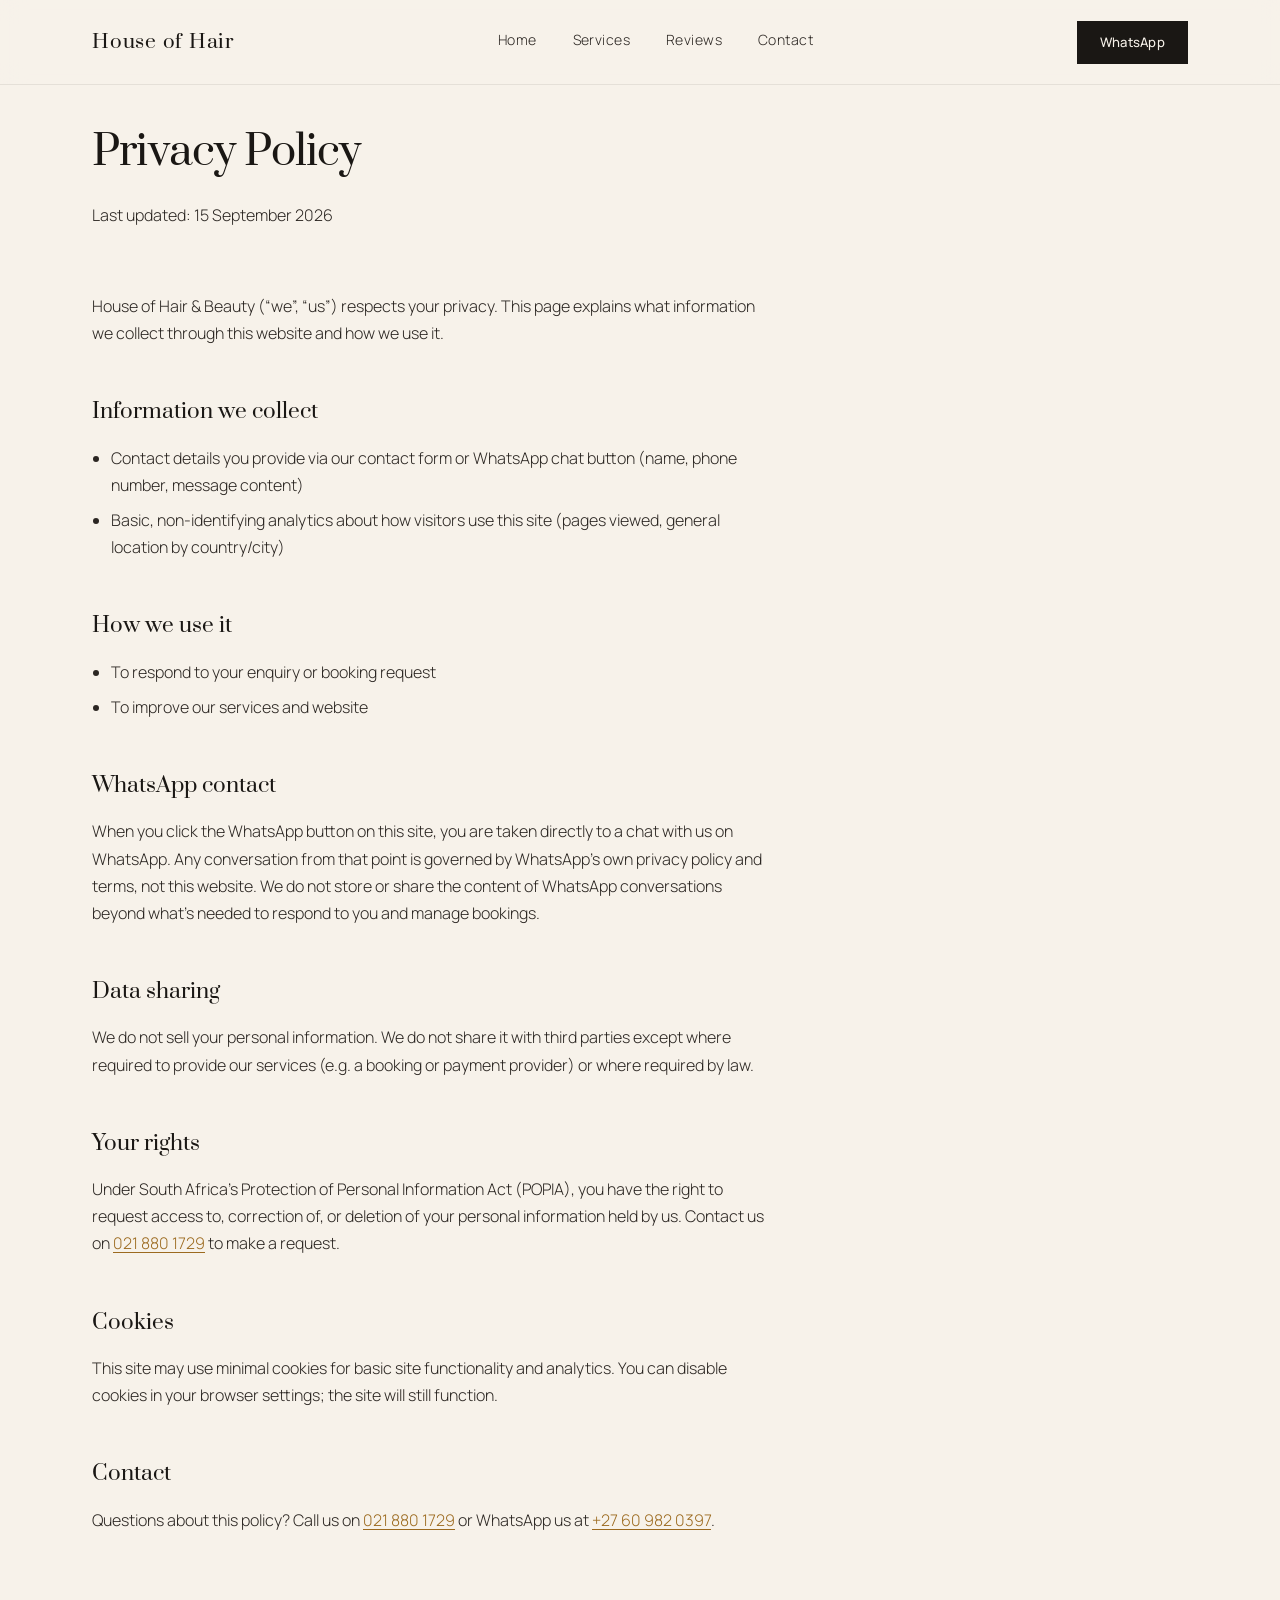
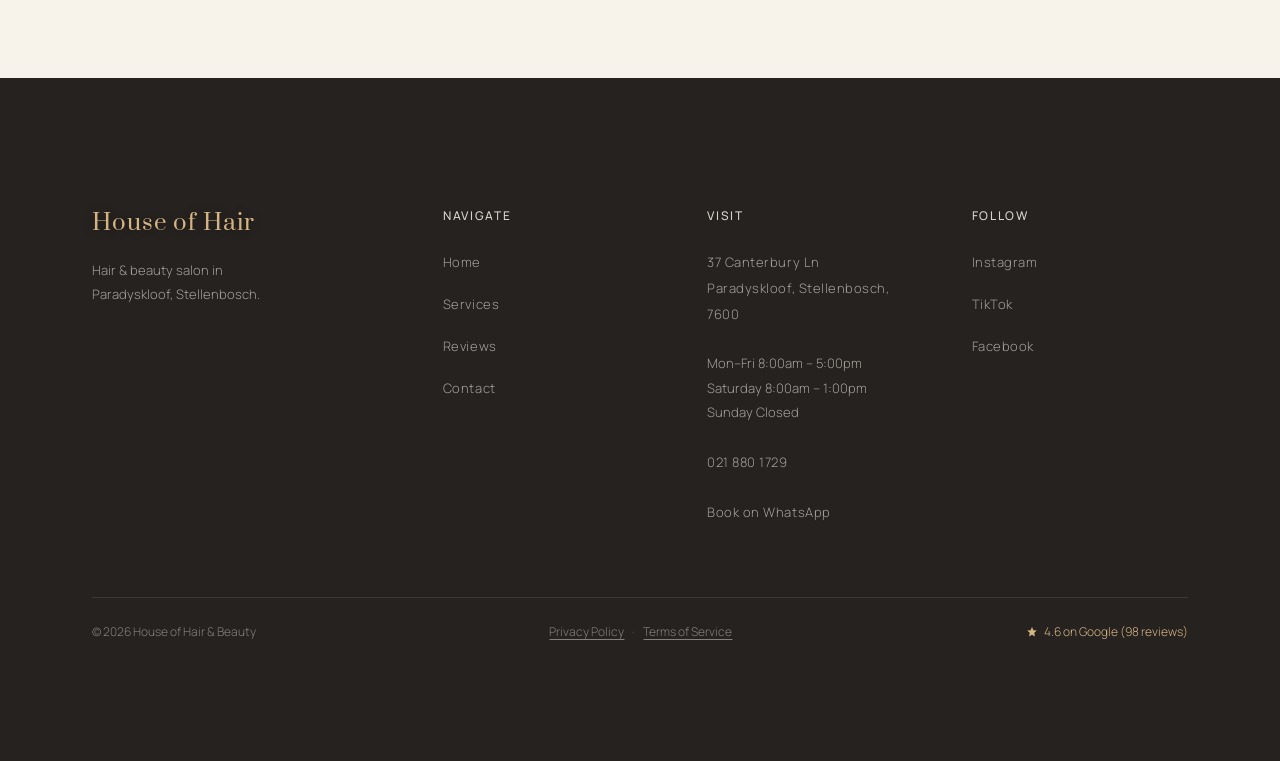
==== commit ff769ae1: "Rebrand site from K3 to House of Hair & Beauty Replace K3's real business data (photos, video, addre" ====
--- a/privacy-policy.html
+++ b/privacy-policy.html
@@ -3,8 +3,8 @@
 <head>
 <meta charset="UTF-8">
 <meta name="viewport" content="width=device-width, initial-scale=1.0">
-<title>Privacy Policy | K3 Hair &amp; Beauty Salon, Umhlanga</title>
-<meta name="description" content="Privacy policy for K3 Hair &amp; Beauty Salon in Umhlanga, Durban &mdash; what information we collect and how we use it, including WhatsApp contact.">
+<title>Privacy Policy | House of Hair &amp; Beauty, Stellenbosch</title>
+<meta name="description" content="Privacy policy for House of Hair &amp; Beauty in Paradyskloof, Stellenbosch &mdash; what information we collect and how we use it, including WhatsApp contact.">
 <link rel="preconnect" href="https://fonts.googleapis.com">
 <link rel="preconnect" href="https://fonts.gstatic.com" crossorigin>
 <link href="https://fonts.googleapis.com/css2?family=Prata&family=Manrope:wght@300;400;500&display=swap" rel="stylesheet">
@@ -14,7 +14,7 @@
 
 <header class="site-header is-scrolled" id="top">
   <div class="container header-inner">
-    <a class="logo" href="index.html">K3</a>
+    <a class="logo" href="index.html">House of Hair</a>
     <nav class="nav" id="site-nav">
       <a href="index.html#hero">Home</a>
       <a href="services.html">Services</a>
@@ -22,7 +22,7 @@
       <a href="index.html#contact">Contact</a>
     </nav>
     <div class="header-actions">
-      <a class="btn btn-small js-whatsapp-gate" href="https://wa.me/27720532326?text=Hi%20K3%2C%20I%27d%20like%20to%20book%20an%20appointment." target="_blank" rel="noopener">WhatsApp</a>
+      <a class="btn btn-small js-whatsapp-gate" href="https://wa.me/27609820397?text=Hi%20House%20of%20Hair%20%26%20Beauty%2C%20I%27d%20like%20to%20book%20an%20appointment." target="_blank" rel="noopener">WhatsApp</a>
       <button class="nav-toggle" id="nav-toggle" aria-expanded="false" aria-controls="site-nav" aria-label="Toggle navigation menu">
         <span></span><span></span><span></span>
       </button>
@@ -35,7 +35,7 @@
   <section class="section page-head">
     <div class="container">
       <h1 class="page-title reveal">Privacy Policy</h1>
-      <p class="page-intro reveal">Last updated: 8 September 2026</p>
+      <p class="page-intro reveal">Last updated: 15 September 2026</p>
     </div>
   </section>
 
@@ -43,7 +43,7 @@
     <div class="container">
       <div class="legal-content reveal">
 
-        <p>K3 Hair &amp; Beauty Salon (&ldquo;we&rdquo;, &ldquo;us&rdquo;) respects your privacy. This page explains what information we collect through this website and how we use it.</p>
+        <p>House of Hair &amp; Beauty (&ldquo;we&rdquo;, &ldquo;us&rdquo;) respects your privacy. This page explains what information we collect through this website and how we use it.</p>
 
         <h2>Information we collect</h2>
         <ul>
@@ -64,13 +64,14 @@
         <p>We do not sell your personal information. We do not share it with third parties except where required to provide our services (e.g. a booking or payment provider) or where required by law.</p>
 
         <h2>Your rights</h2>
-        <p>Under South Africa's Protection of Personal Information Act (POPIA), you have the right to request access to, correction of, or deletion of your personal information held by us. Contact us at <a href="mailto:k3beautylounge3@gmail.com">k3beautylounge3@gmail.com</a> to make a request.</p>
+        <!-- TODO: real business email not yet supplied; using phone/WhatsApp as the contact channel until one is provided -->
+        <p>Under South Africa's Protection of Personal Information Act (POPIA), you have the right to request access to, correction of, or deletion of your personal information held by us. Contact us on <a href="tel:+27218801729">021 880 1729</a> to make a request.</p>
 
         <h2>Cookies</h2>
         <p>This site may use minimal cookies for basic site functionality and analytics. You can disable cookies in your browser settings; the site will still function.</p>
 
         <h2>Contact</h2>
-        <p>Questions about this policy? Email <a href="mailto:k3beautylounge3@gmail.com">k3beautylounge3@gmail.com</a> or WhatsApp us at <a class="js-whatsapp-gate" href="https://wa.me/27720532326?text=Hi%20K3%2C%20I%27d%20like%20to%20book%20an%20appointment." target="_blank" rel="noopener">+27 72 053 2326</a>.</p>
+        <p>Questions about this policy? Call us on <a href="tel:+27218801729">021 880 1729</a> or WhatsApp us at <a class="js-whatsapp-gate" href="https://wa.me/27609820397?text=Hi%20House%20of%20Hair%20%26%20Beauty%2C%20I%27d%20like%20to%20book%20an%20appointment." target="_blank" rel="noopener">+27 60 982 0397</a>.</p>
 
       </div>
     </div>
@@ -78,7 +79,7 @@
 
 </main>
 
-<a class="mobile-cta js-whatsapp-gate" id="mobile-cta" href="https://wa.me/27720532326?text=Hi%20K3%2C%20I%27d%20like%20to%20book%20an%20appointment." target="_blank" rel="noopener" aria-label="Book on WhatsApp">
+<a class="mobile-cta js-whatsapp-gate" id="mobile-cta" href="https://wa.me/27609820397?text=Hi%20House%20of%20Hair%20%26%20Beauty%2C%20I%27d%20like%20to%20book%20an%20appointment." target="_blank" rel="noopener" aria-label="Book on WhatsApp">
   <svg viewBox="0 0 24 24" width="20" height="20" aria-hidden="true"><path fill="currentColor" d="M17.5 14.4c-.3-.1-1.6-.8-1.9-.9-.3-.1-.4-.1-.6.1-.2.3-.7.9-.8 1-.1.2-.3.2-.5.1-1.4-.7-2.3-1.2-3.3-2.7-.2-.4.2-.4.6-1.2.1-.2 0-.4 0-.5-.1-.1-.6-1.4-.8-1.9-.2-.5-.4-.4-.6-.4h-.5c-.2 0-.5.1-.7.3-.2.3-1 1-1 2.3 0 1.4 1 2.7 1.1 2.9.1.2 2 3.1 4.9 4.3.7.3 1.2.5 1.6.6.7.2 1.3.2 1.8.1.5-.1 1.6-.7 1.9-1.3.2-.6.2-1.1.2-1.3-.1-.1-.3-.2-.5-.3z"/><path fill="currentColor" d="M12 2C6.5 2 2 6.5 2 12c0 1.9.5 3.6 1.4 5.1L2 22l5.1-1.3c1.4.8 3.1 1.3 4.9 1.3 5.5 0 10-4.5 10-10S17.5 2 12 2zm0 18.2c-1.6 0-3.2-.4-4.5-1.2l-.3-.2-3 .8.8-2.9-.2-.3C4 15 3.5 13.5 3.5 12c0-4.7 3.8-8.5 8.5-8.5s8.5 3.8 8.5 8.5-3.8 8.5-8.5 8.5z"/></svg>
   <span>Book on WhatsApp</span>
 </a>
@@ -106,8 +107,8 @@
   <div class="container footer-grid">
 
     <div class="footer-col footer-brand">
-      <span class="logo">K3</span>
-      <p>Hair &amp; beauty salon in Umhlanga, Durban.</p>
+      <span class="logo">House of Hair</span>
+      <p>Hair &amp; beauty salon in Paradyskloof, Stellenbosch.</p>
     </div>
 
     <div class="footer-col">
@@ -122,29 +123,30 @@
 
     <div class="footer-col">
       <h3>Visit</h3>
-      <p><a href="https://www.google.com/maps/search/?api=1&query=18+Weaver+Crescent,+Umhlanga,+Durban" target="_blank" rel="noopener">18 Weaver Crescent<br>Umhlanga, Durban</a></p>
-      <p>Mon&ndash;Sat 9:30am &ndash; 5:30pm<br>Sunday 10:30am &ndash; 4:00pm</p>
-      <p><a href="tel:+27720532326">072 053 2326</a></p>
-      <p><a class="js-whatsapp-gate" href="https://wa.me/27720532326?text=Hi%20K3%2C%20I%27d%20like%20to%20book%20an%20appointment." target="_blank" rel="noopener">Book on WhatsApp</a></p>
+      <p><a href="https://www.google.com/maps/search/?api=1&query=37+Canterbury+Ln,+Paradyskloof,+Stellenbosch,+7600" target="_blank" rel="noopener">37 Canterbury Ln<br>Paradyskloof, Stellenbosch, 7600</a></p>
+      <p>Mon&ndash;Fri 8:00am &ndash; 5:00pm<br>Saturday 8:00am &ndash; 1:00pm<br>Sunday Closed</p>
+      <p><a href="tel:+27218801729">021 880 1729</a></p>
+      <p><a class="js-whatsapp-gate" href="https://wa.me/27609820397?text=Hi%20House%20of%20Hair%20%26%20Beauty%2C%20I%27d%20like%20to%20book%20an%20appointment." target="_blank" rel="noopener">Book on WhatsApp</a></p>
     </div>
 
     <div class="footer-col">
       <h3>Follow</h3>
+      <!-- TODO: real social handles not yet supplied -->
       <ul>
-        <li><a href="https://www.instagram.com/k3_hairandbeauty_salon/" target="_blank" rel="noopener">Instagram</a></li>
-        <li><a href="https://www.tiktok.com/@k3_hairnbeauty_salon" target="_blank" rel="noopener">TikTok</a></li>
-        <li><a href="https://www.facebook.com/p/K3-Hair-Beauty-Salon-61587516905986/" target="_blank" rel="noopener">Facebook</a></li>
+        <li><a href="#" target="_blank" rel="noopener">Instagram</a></li>
+        <li><a href="#" target="_blank" rel="noopener">TikTok</a></li>
+        <li><a href="#" target="_blank" rel="noopener">Facebook</a></li>
       </ul>
     </div>
 
     <div class="footer-bottom">
-      <p>&copy; <span id="year">2026</span> K3 Hair &amp; Beauty Salon</p>
+      <p>&copy; <span id="year">2026</span> House of Hair &amp; Beauty</p>
       <p class="footer-legal">
         <a href="privacy-policy.html" aria-current="page">Privacy Policy</a><span class="divider" aria-hidden="true">&middot;</span><a href="terms.html">Terms of Service</a>
       </p>
       <p class="footer-rating">
         <svg viewBox="0 0 24 24" width="12" height="12" aria-hidden="true"><path fill="currentColor" d="M12 2l2.9 6.26L21.5 9l-4.9 4.36L17.8 21 12 17.27 6.2 21l1.2-7.64L2.5 9l6.6-.74L12 2z"/></svg>
-        4.9 on Google
+        4.6 on Google (98 reviews)
       </p>
     </div>
 
--- a/style.css
+++ b/style.css
@@ -1,5 +1,5 @@
 /* ==========================================================================
-   K3 Hair & Beauty Salon — Stylesheet
+   House of Hair & Beauty — Stylesheet
    Design system: CLAUDE.md — sharp geometry, restrained editorial, one motion
    treatment, header transitions on scroll, single-quote testimonials.
    ========================================================================== */
@@ -192,9 +192,10 @@
 
 .logo {
   font-family: var(--font-serif);
-  font-size: 1.5rem;
+  font-size: 1.2rem;
   font-weight: 400;
-  letter-spacing: 0.06em;
+  letter-spacing: 0.04em;
+  white-space: nowrap;
   color: var(--cream);
   text-shadow: 0 1px 8px rgba(0, 0, 0, 0.35);
   transition: color 0.35s ease, text-shadow 0.35s ease;
@@ -422,12 +423,12 @@
   color: var(--black);
 }
 
-.hero-mark-k3 {
+.hero-mark-brand {
   display: block;
   font-family: var(--font-serif);
   font-weight: 400;
-  font-size: clamp(3.2rem, 6.2vw, 4.4rem);
-  line-height: 1;
+  font-size: clamp(2.2rem, 4.6vw, 3.4rem);
+  line-height: 1.05;
   letter-spacing: -0.02em;
   color: var(--black);
 }
@@ -487,8 +488,8 @@
 @media (max-width: 780px) {
   .hero-inner { max-width: 100%; padding-left: 28px; padding-right: 28px; }
   .hero-media img { object-position: 80% 38%; }
-  .hero-mark, .hero-mark-k3, .hero-mark-name { color: var(--cream); }
-  .hero-mark-k3 { text-shadow: 0 4px 30px rgba(0, 0, 0, 0.4); }
+  .hero-mark, .hero-mark-brand, .hero-mark-name { color: var(--cream); }
+  .hero-mark-brand { text-shadow: 0 4px 30px rgba(0, 0, 0, 0.4); }
   .hero-mark-name { color: rgba(247, 242, 234, 0.8); }
   .tagline { color: var(--gold-light); }
   .btn-hero { border-color: var(--cream); color: var(--cream); }
@@ -872,7 +873,8 @@
   color: var(--cream);
 }
 
-.experience-band video {
+.experience-band video,
+.experience-band img {
   position: absolute;
   inset: 0;
   width: 100%;
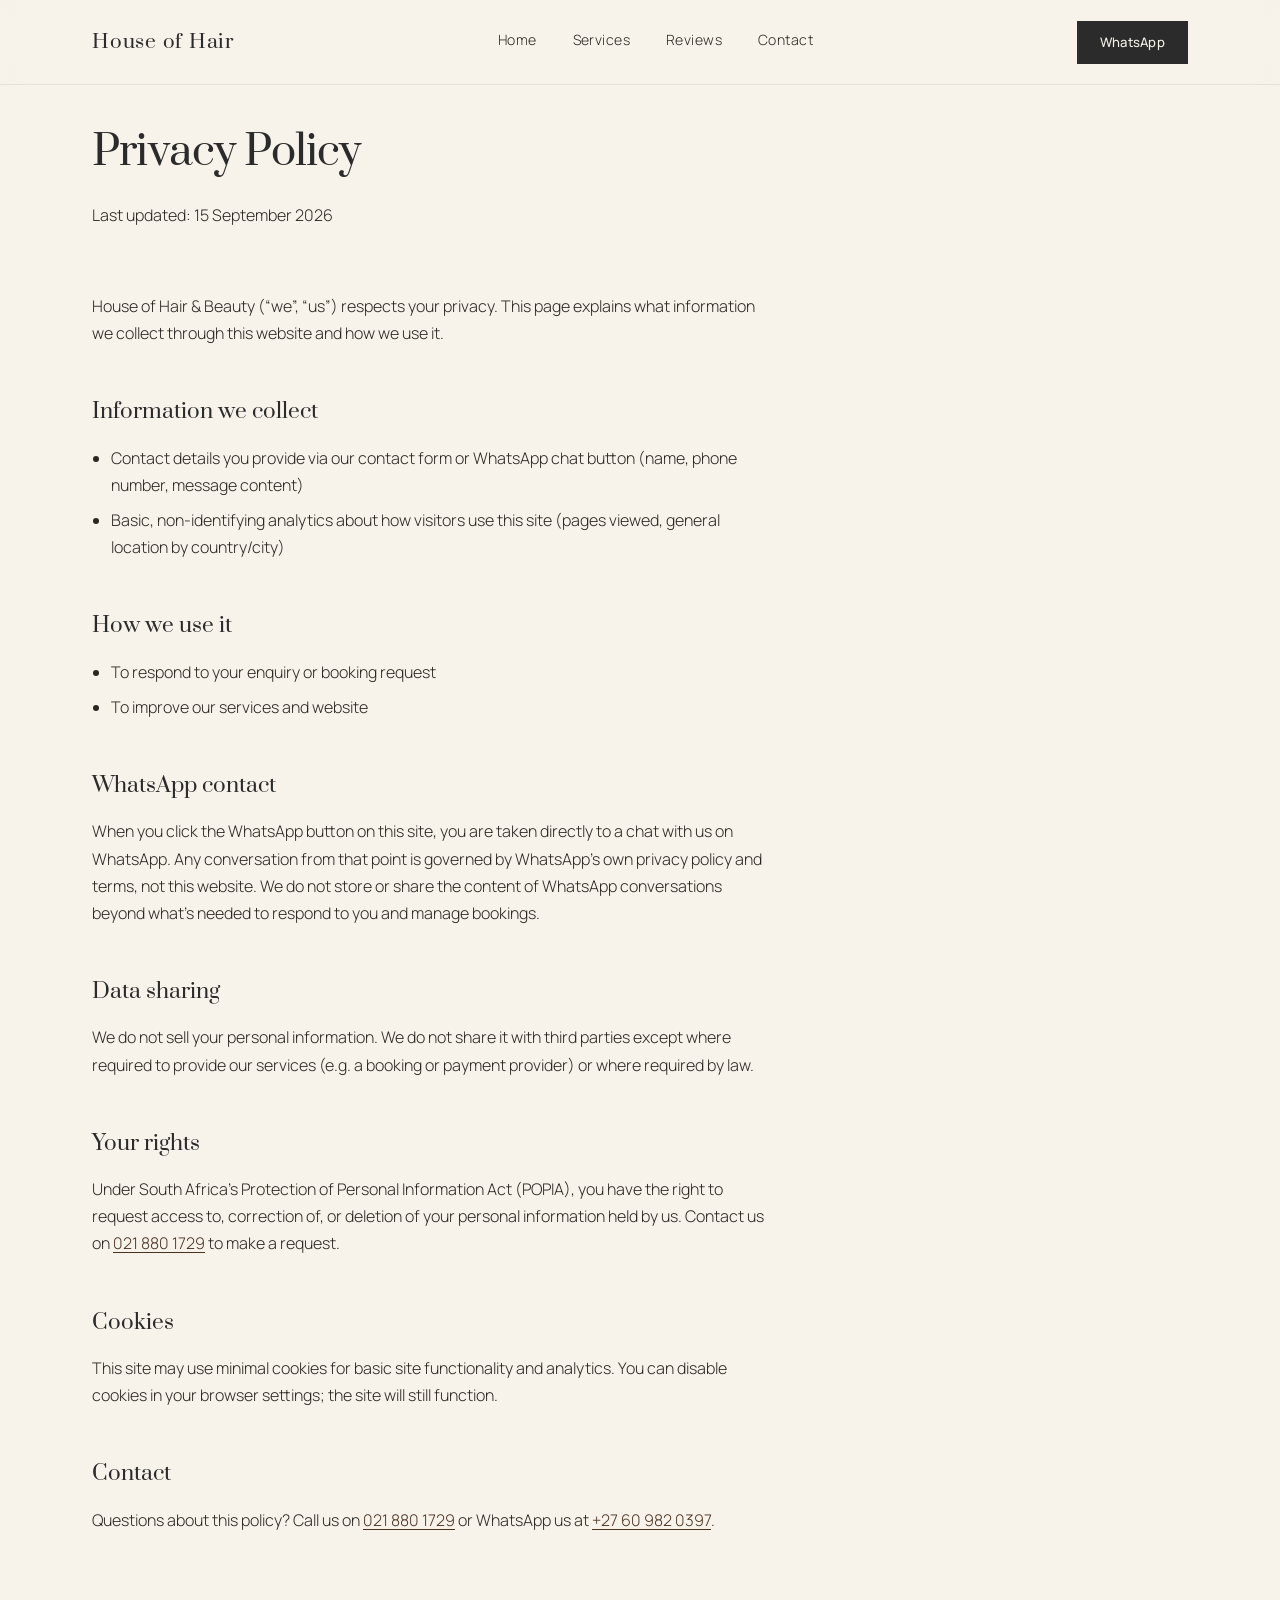
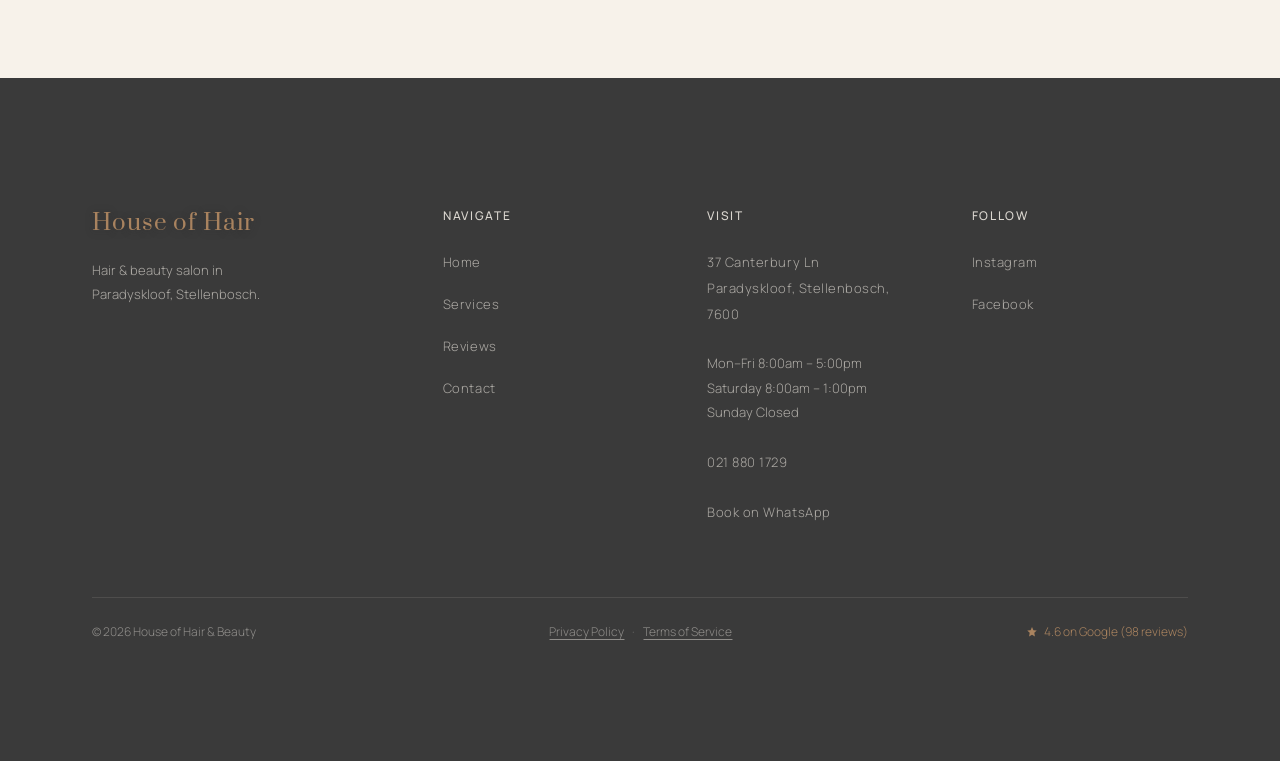
==== commit cb78347b: "Fix hero contrast, remove combo pricing, swap palette to brown/charcoal - Strengthen hero scrim grad" ====
--- a/privacy-policy.html
+++ b/privacy-policy.html
@@ -4,7 +4,7 @@
 <meta charset="UTF-8">
 <meta name="viewport" content="width=device-width, initial-scale=1.0">
 <title>Privacy Policy | House of Hair &amp; Beauty, Stellenbosch</title>
-<meta name="description" content="Privacy policy for House of Hair &amp; Beauty in Paradyskloof, Stellenbosch &mdash; what information we collect and how we use it, including WhatsApp contact.">
+<meta name="description" content="Privacy policy for House of Hair &amp; Beauty in Paradyskloof, Stellenbosch: what information we collect and how we use it, including WhatsApp contact.">
 <link rel="preconnect" href="https://fonts.googleapis.com">
 <link rel="preconnect" href="https://fonts.gstatic.com" crossorigin>
 <link href="https://fonts.googleapis.com/css2?family=Prata&family=Manrope:wght@300;400;500&display=swap" rel="stylesheet">
@@ -131,11 +131,9 @@
 
     <div class="footer-col">
       <h3>Follow</h3>
-      <!-- TODO: real social handles not yet supplied -->
       <ul>
-        <li><a href="#" target="_blank" rel="noopener">Instagram</a></li>
-        <li><a href="#" target="_blank" rel="noopener">TikTok</a></li>
-        <li><a href="#" target="_blank" rel="noopener">Facebook</a></li>
+        <li><a href="https://www.instagram.com/houseofhair_stb/" target="_blank" rel="noopener">Instagram</a></li>
+        <li><a href="https://www.facebook.com/profile.php?id=100091155585406" target="_blank" rel="noopener">Facebook</a></li>
       </ul>
     </div>
 
--- a/style.css
+++ b/style.css
@@ -7,14 +7,14 @@
 :root {
   --cream: #f7f2ea;
   --cream-alt: #f0e9dd;
-  --black: #1a1714;
-  --black-soft: #262220;
-  --gold: #b8935a;
-  --gold-light: #d4b483;
-  --gold-deep: #9c6a1f;
+  --black: #2b2b2b;
+  --black-soft: #3a3a3a;
+  --gold: #6f4e37;
+  --gold-light: #a9835f;
+  --gold-deep: #4a3221;
   --ink: #2b2622;
   --ink-muted: #6b6259;
-  --border: rgba(26, 23, 20, 0.1);
+  --border: rgba(43, 43, 43, 0.1);
 
   --font-serif: 'Prata', Georgia, 'Times New Roman', serif;
   --font-sans: 'Manrope', 'Helvetica Neue', Arial, sans-serif;
@@ -164,7 +164,11 @@
   position: absolute;
   inset: 0;
   z-index: -1;
-  background-color: transparent;
+  /* subtle dark wash + blur so the nav stays legible over a bright hero image,
+     without going as opaque as the scrolled-past-hero treatment below */
+  background-color: rgba(43, 43, 43, 0.35);
+  -webkit-backdrop-filter: blur(8px);
+  backdrop-filter: blur(8px);
   transition: background-color 0.35s ease, backdrop-filter 0.35s ease;
 }
 
@@ -175,10 +179,11 @@
 }
 
 .site-header.is-scrolled {
-  border-bottom-color: rgba(26, 23, 20, 0.08);
+  border-bottom-color: rgba(43, 43, 43, 0.08);
 }
 
 @supports not ((backdrop-filter: blur(1px)) or (-webkit-backdrop-filter: blur(1px))) {
+  .site-header::before { background-color: rgba(43, 43, 43, 0.45); }
   .site-header.is-scrolled::before { background-color: rgba(247, 242, 234, 0.94); }
 }
 
@@ -197,7 +202,7 @@
   letter-spacing: 0.04em;
   white-space: nowrap;
   color: var(--cream);
-  text-shadow: 0 1px 8px rgba(0, 0, 0, 0.35);
+  text-shadow: 0 1px 8px rgba(43, 43, 43, 0.35);
   transition: color 0.35s ease, text-shadow 0.35s ease;
 }
 
@@ -220,7 +225,7 @@
   font-size: 0.88rem;
   letter-spacing: 0.03em;
   color: var(--cream);
-  text-shadow: 0 1px 8px rgba(0, 0, 0, 0.35);
+  text-shadow: 0 1px 8px rgba(43, 43, 43, 0.35);
   position: relative;
   padding-bottom: 4px;
   transition: color 0.35s ease, text-shadow 0.35s ease;
@@ -408,8 +413,9 @@
 .hero-scrim {
   position: absolute;
   inset: 0;
-  /* subtle top scrim only, for header legibility over the image */
-  background: linear-gradient(180deg, rgba(15, 13, 11, 0.32) 0%, transparent 160px);
+  /* strongest behind the nav, fading out by ~70% down the hero, for
+     legibility over a bright image (white ceiling, silver lamps, mirrors) */
+  background: linear-gradient(180deg, rgba(43, 43, 43, 0.5) 0%, rgba(43, 43, 43, 0.15) 40%, transparent 70%);
 }
 
 .hero-inner {
@@ -489,13 +495,15 @@
   .hero-inner { max-width: 100%; padding-left: 28px; padding-right: 28px; }
   .hero-media img { object-position: 80% 38%; }
   .hero-mark, .hero-mark-brand, .hero-mark-name { color: var(--cream); }
-  .hero-mark-brand { text-shadow: 0 4px 30px rgba(0, 0, 0, 0.4); }
+  .hero-mark-brand { text-shadow: 0 4px 30px rgba(43, 43, 43, 0.4); }
   .hero-mark-name { color: rgba(247, 242, 234, 0.8); }
   .tagline { color: var(--gold-light); }
   .btn-hero { border-color: var(--cream); color: var(--cream); }
   .btn-hero:hover, .btn-hero:focus-visible { background: var(--cream); color: var(--black); }
   .hero-scrim {
-    background: linear-gradient(90deg, rgba(15, 13, 11, 0.62) 0%, rgba(15, 13, 11, 0.4) 45%, rgba(15, 13, 11, 0.15) 75%);
+    background:
+      linear-gradient(180deg, rgba(43, 43, 43, 0.5) 0%, rgba(43, 43, 43, 0.15) 40%, transparent 70%),
+      linear-gradient(90deg, rgba(43, 43, 43, 0.62) 0%, rgba(43, 43, 43, 0.4) 45%, rgba(43, 43, 43, 0.15) 75%);
   }
 }
 
@@ -539,17 +547,36 @@
 
 /* ---------- Services index (home) ---------- */
 
+.services-layout {
+  display: grid;
+  grid-template-columns: 0.85fr 1.15fr;
+  gap: var(--sp-12);
+  align-items: center;
+}
+
+.services-media img {
+  display: block;
+  width: 100%;
+  aspect-ratio: 4 / 5;
+  object-fit: cover;
+}
+
+@media (max-width: 780px) {
+  .services-layout { grid-template-columns: 1fr; gap: var(--sp-6); }
+  .services-media img { aspect-ratio: 4 / 3; }
+}
+
 /* The eight category names as a plain typographic list. Prices live on
    services.html, so the home page names the categories and nothing else. */
 .service-index {
   list-style: none;
-  margin: 0 auto;
+  margin: 0;
   padding: 0;
-  max-width: 760px;
+  max-width: 480px;
   display: grid;
-  grid-auto-flow: column;
-  grid-template-rows: repeat(4, auto);
-  gap: 0 var(--sp-12);
+  grid-auto-flow: row;
+  grid-template-columns: repeat(2, 1fr);
+  gap: 0 var(--sp-8);
 }
 
 .service-index li {
@@ -580,7 +607,7 @@
 
 .service-index-cta {
   margin-top: var(--sp-8);
-  text-align: center;
+  text-align: left;
 }
 
 /* Text link for light backgrounds. Uses ink rather than the gold accent, which
@@ -606,24 +633,9 @@
   border-color: var(--gold-deep);
 }
 
-@media (max-width: 700px) {
-  .service-index { grid-auto-flow: row; grid-template-rows: none; }
-}
-
 /* ---------- Price list page ---------- */
 
 .page-head { padding-bottom: var(--sp-8); }
-
-.page-head-grid {
-  display: grid;
-  grid-template-columns: 1.4fr 1fr;
-  align-items: stretch;
-  gap: var(--sp-12);
-}
-
-@media (max-width: 900px) {
-  .page-head-grid { grid-template-columns: 1fr; gap: var(--sp-6); }
-}
 
 .page-title {
   font-family: var(--font-serif);
@@ -822,30 +834,6 @@
   color: var(--ink-muted);
 }
 
-.combo-note {
-  padding-left: var(--sp-6);
-  border-left: 1px solid var(--border);
-}
-
-.combo-note h2 { font-size: 1.35rem; margin-bottom: 12px; }
-
-.combo-note p {
-  max-width: 42ch;
-  margin: 0;
-  font-size: 0.95rem;
-  line-height: 1.7;
-  color: var(--ink);
-}
-
-@media (max-width: 900px) {
-  .combo-note {
-    padding-left: 0;
-    border-left: none;
-    padding-top: var(--sp-6);
-    border-top: 1px solid var(--border);
-  }
-}
-
 @media (max-width: 900px) {
   .price-layout { grid-template-columns: 1fr; gap: var(--sp-6); }
   /* index becomes a simple row at the top */
@@ -888,7 +876,7 @@
   position: absolute;
   inset: 0;
   z-index: -1;
-  background: linear-gradient(180deg, rgba(15, 13, 11, 0.5) 0%, rgba(15, 13, 11, 0.35) 50%, rgba(15, 13, 11, 0.6) 100%);
+  background: linear-gradient(180deg, rgba(43, 43, 43, 0.5) 0%, rgba(43, 43, 43, 0.35) 50%, rgba(43, 43, 43, 0.6) 100%);
 }
 
 .experience-inner { text-align: center; }
@@ -1160,8 +1148,8 @@
   position: absolute;
   inset: 0;
   background:
-    radial-gradient(circle at 12% 15%, rgba(184, 147, 90, 0.16), transparent 45%),
-    radial-gradient(circle at 90% 85%, rgba(184, 147, 90, 0.14), transparent 50%),
+    radial-gradient(circle at 12% 15%, rgba(111, 78, 55, 0.16), transparent 45%),
+    radial-gradient(circle at 90% 85%, rgba(111, 78, 55, 0.14), transparent 50%),
     repeating-linear-gradient(135deg, rgba(247, 242, 234, 0.025) 0px, rgba(247, 242, 234, 0.025) 1px, transparent 1px, transparent 26px);
   pointer-events: none;
 }
@@ -1259,7 +1247,7 @@
   height: 42px;
   border-radius: 50%;
   background: rgba(247, 242, 234, 0.06);
-  border: 1px solid rgba(212, 180, 131, 0.3);
+  border: 1px solid rgba(169, 131, 95, 0.3);
   color: var(--gold-light);
   transition: background-color 0.2s ease, border-color 0.2s ease, color 0.2s ease;
 }
@@ -1311,7 +1299,7 @@
   font-size: 0.88rem;
   font-weight: 500;
   white-space: nowrap;
-  border: 1px solid rgba(212, 180, 131, 0.4);
+  border: 1px solid rgba(169, 131, 95, 0.4);
   /* hidden over the hero, revealed via body.is-past-hero (set in script.js)
      once the visitor scrolls past it — opacity only, so its position/layout
      never shifts and the hover transform below still applies untouched */
@@ -1355,7 +1343,7 @@
   gap: 16px;
   background: var(--black);
   color: var(--cream);
-  border: 1px solid rgba(212, 180, 131, 0.4);
+  border: 1px solid rgba(169, 131, 95, 0.4);
   padding: 14px 22px;
   font-family: var(--font-sans);
   font-size: 0.85rem;
@@ -1597,16 +1585,16 @@
 
 .price-row:hover,
 .price-row:focus-visible {
-  background-color: rgba(26, 23, 20, 0.045);
+  background-color: rgba(43, 43, 43, 0.045);
 }
 
 .price-row.is-selected {
-  background-color: rgba(184, 147, 90, 0.1);
+  background-color: rgba(111, 78, 55, 0.1);
 }
 
 .price-row.is-selected:hover,
 .price-row.is-selected:focus-visible {
-  background-color: rgba(184, 147, 90, 0.15);
+  background-color: rgba(111, 78, 55, 0.15);
 }
 
 .price-row:focus-visible {
@@ -1682,7 +1670,7 @@
   background: var(--black);
   color: var(--cream);
   padding: 24px;
-  border: 1px solid rgba(212, 180, 131, 0.25);
+  border: 1px solid rgba(169, 131, 95, 0.25);
   opacity: 0;
   transform: translateY(16px);
   transition: opacity 0.25s var(--ease), transform 0.25s var(--ease);
@@ -1723,34 +1711,6 @@
 .selection-clear:hover,
 .selection-clear:focus-visible { color: var(--gold-light); }
 
-/* Collapses to zero height rather than toggling display, so the combo
-   message folds away smoothly if a removed item drops the count below 3 —
-   grid-template-rows animates cleanly where max-height cannot (no fixed
-   value to guess), and needs no JS height measurement. */
-.selection-combo-wrap {
-  display: grid;
-  grid-template-rows: 0fr;
-  transition: grid-template-rows 0.25s var(--ease);
-}
-
-.selection-combo-wrap.is-active { grid-template-rows: 1fr; }
-
-.selection-combo-inner { overflow: hidden; }
-
-.selection-combo {
-  margin: 0 0 16px;
-  padding: 10px 12px;
-  background: rgba(184, 147, 90, 0.14);
-  border: 1px solid rgba(212, 180, 131, 0.35);
-  color: var(--gold-light);
-  font-size: 0.8rem;
-  line-height: 1.5;
-}
-
-@media (prefers-reduced-motion: reduce) {
-  .selection-combo-wrap { transition: none; }
-}
-
 .selection-list {
   list-style: none;
   margin: 0 0 16px;
@@ -1851,7 +1811,7 @@
     position: fixed;
     inset: 0;
     z-index: 96;
-    background: rgba(26, 23, 20, 0.3);
+    background: rgba(43, 43, 43, 0.3);
     opacity: 0;
     pointer-events: none;
     transition: opacity 0.25s ease;
@@ -1871,7 +1831,7 @@
     z-index: 97;
     padding: 14px 20px max(14px, env(safe-area-inset-bottom));
     background: var(--black);
-    border-top: 1px solid rgba(212, 180, 131, 0.25);
+    border-top: 1px solid rgba(169, 131, 95, 0.25);
     opacity: 0;
     transform: translateY(100%);
     transition: opacity 0.25s var(--ease), transform 0.25s var(--ease);
@@ -1923,7 +1883,7 @@
     z-index: 98;
     max-height: 70vh;
     background: var(--black);
-    border-top: 1px solid rgba(212, 180, 131, 0.25);
+    border-top: 1px solid rgba(169, 131, 95, 0.25);
     padding: 20px 20px max(20px, env(safe-area-inset-bottom));
     opacity: 0;
     transform: translateY(100%);
@@ -1995,7 +1955,7 @@
 .modal-backdrop {
   position: absolute;
   inset: 0;
-  background: rgba(26, 23, 20, 0.55);
+  background: rgba(43, 43, 43, 0.55);
   opacity: 0;
   transition: opacity 0.25s ease;
 }
@@ -2040,16 +2000,6 @@
   font-size: 1.5rem;
   margin-bottom: 20px;
   padding-right: 24px;
-}
-
-.modal-combo {
-  margin: -8px 0 24px;
-  padding: 10px 12px;
-  background: rgba(184, 147, 90, 0.12);
-  border: 1px solid rgba(184, 147, 90, 0.35);
-  color: var(--gold-deep);
-  font-size: 0.85rem;
-  line-height: 1.5;
 }
 
 .modal-summary {
